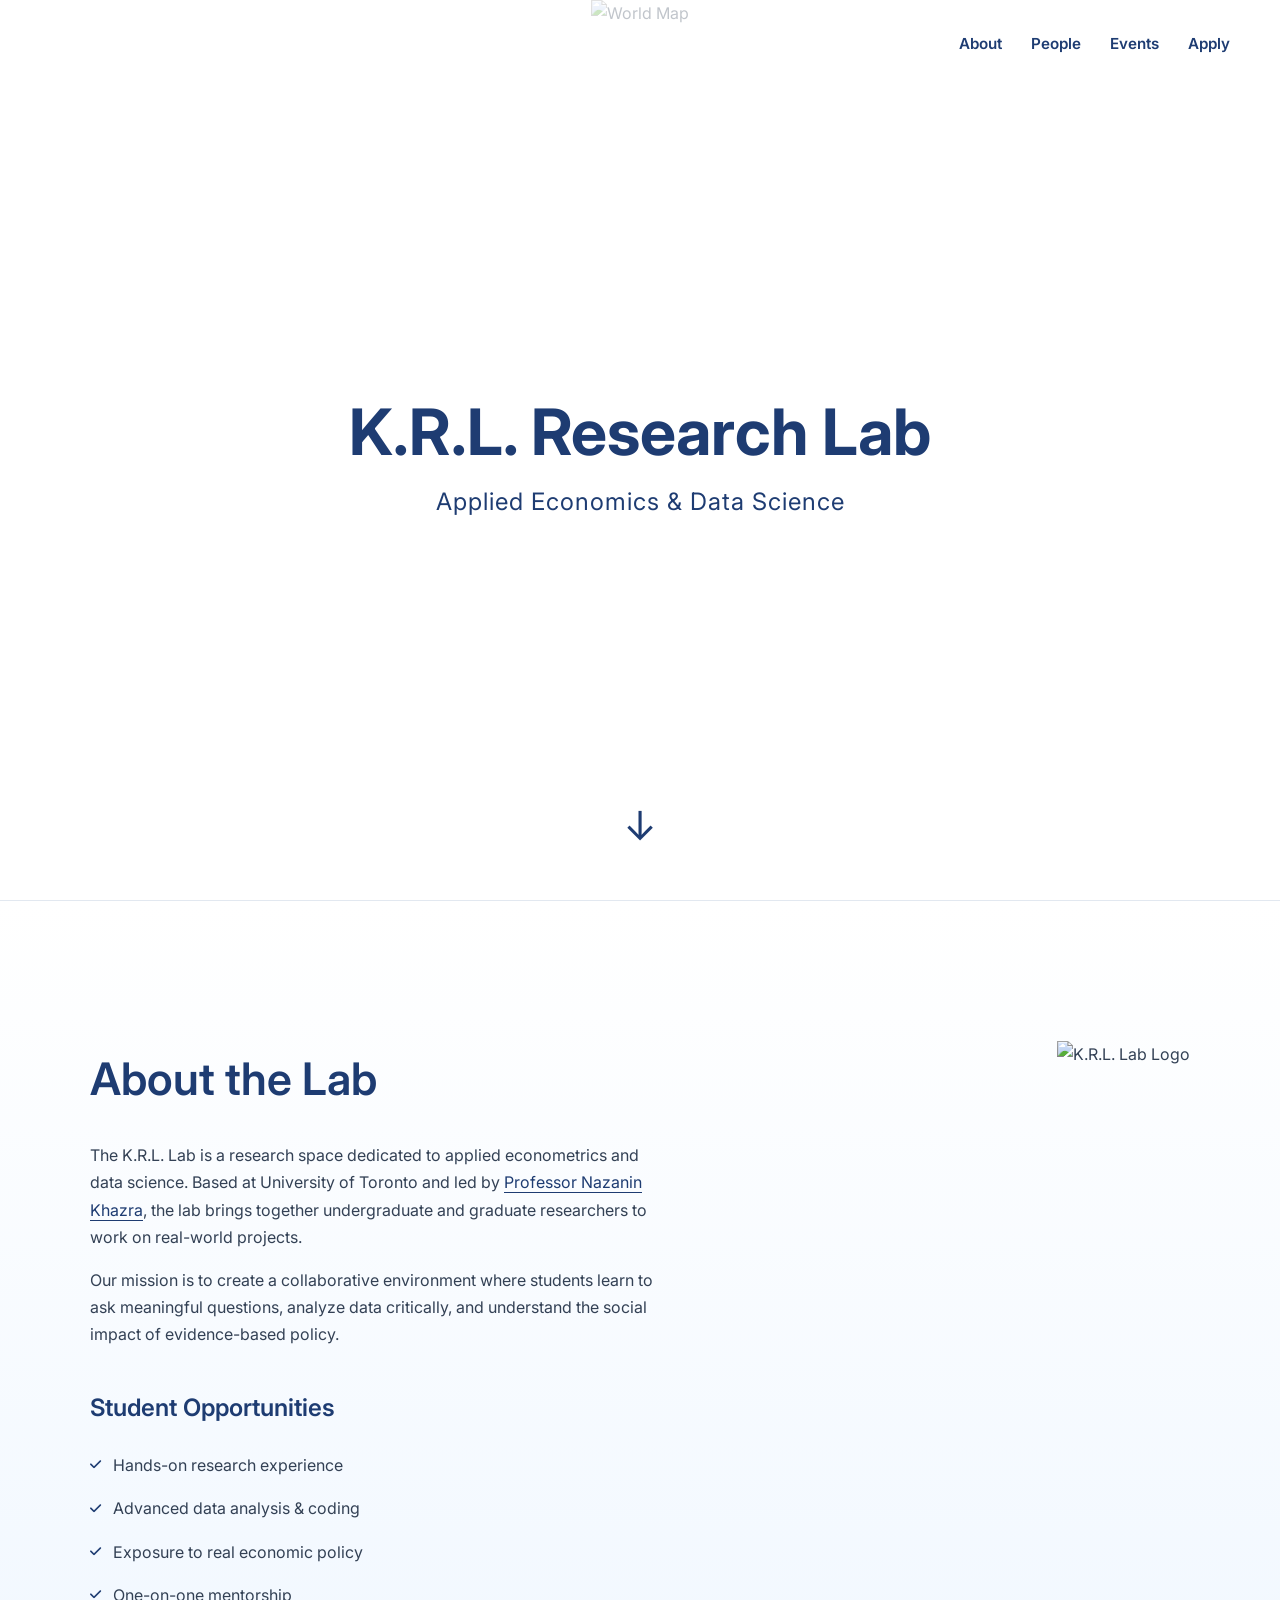
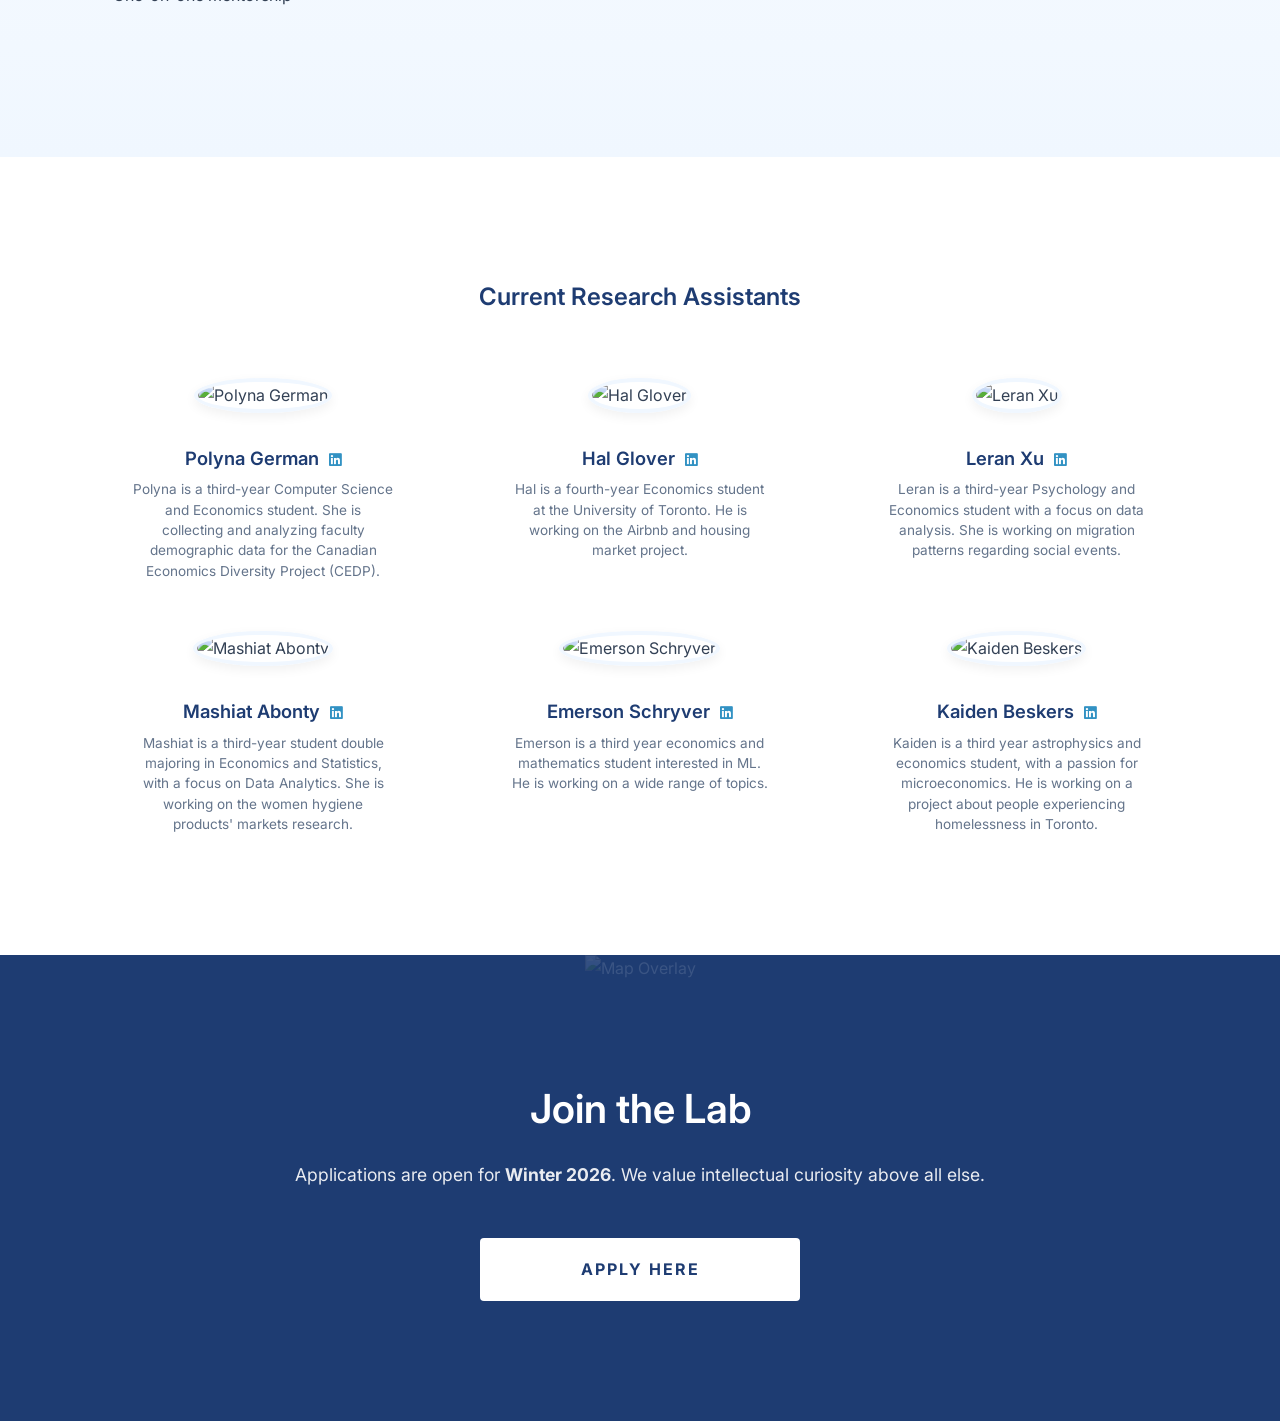
==== index.html @ 44020aed "Add files via upload" ====
<!DOCTYPE html>
<html lang="en">
<head>
    <meta charset="UTF-8">
    <meta name="viewport" content="width=device-width, initial-scale=1.0">
    <title>K.R.L. Research Lab</title>
    <link href="https://fonts.googleapis.com/css2?family=Inter:wght@400;500;600;700;800&display=swap" rel="stylesheet">
    <link rel="stylesheet" href="https://cdnjs.cloudflare.com/ajax/libs/font-awesome/6.0.0/css/all.min.css">
    <link rel="stylesheet" href="style.css">
</head>
<body>

<div id="hero">
<header id="navbar">
    <nav>
        <a href="index.html#about">About</a>
        <a href="index.html#people">People</a>
        <a href="events.html">Events</a> <a href="index.html#apply">Apply</a>
    </nav>
</header>
    </header>

    <div class="bg-map">
        <img src="images/world-map.svg" alt="World Map">
    </div>

    <div class="splash-text"></div>
    <div class="subtitle">Applied Economics & Data Science</div>

    <a href="#about" class="arrow-wrapper">
        <div class="arrow">&#x2193;</div>
    </a>
</div>

<main>
    <section id="about">
        <div class="about-grid">
            <div class="about-content">
                <h2>About the Lab</h2>
                <p>The K.R.L. Lab is a research space dedicated to applied econometrics and data science. Based at University of Toronto and led by <a href="https://www.nazaninkhazra.com/home" style="color: var(--primary-color); text-decoration: none; border-bottom: 1px solid;">Professor Nazanin Khazra</a>, the lab brings together undergraduate and graduate researchers to work on real-world projects.</p>

                     <p>Our mission is to create a collaborative environment where students learn to ask meaningful questions, analyze data critically, and understand the social impact of evidence-based policy.
                </p>

                <div class="opportunities-box">
                    <h3>Student Opportunities</h3>
                    <ul class="benefits-list">
                        <li><i class="fas fa-check"></i> Hands-on research experience</li>
                        <li><i class="fas fa-check"></i> Advanced data analysis & coding</li>
                        <li><i class="fas fa-check"></i> Exposure to real economic policy</li>
                        <li><i class="fas fa-check"></i> One-on-one mentorship</li>
                    </ul>
                </div>
            </div>

            <div class="about-logo-container">
                <img src="images/k.png" alt="K.R.L. Lab Logo">
            </div>
        </div>
    </section>

    <section id="people">
        <div class="section-container">
            <div class="people-header" style="text-align: center; margin-bottom: 60px;">
                <h2>Current Research Assistants</h2>
            </div>
            
            <div class="ra-container">
                <div class="ra-card">
                    <img src="images/pol.png" alt="Polyna German">
                    <div class="ra-info">
                        <h4>Polyna German <a href="https://can01.safelinks.protection.outlook.com/?url=http%3A%2F%2Flinkedin.com%2Fin%2Fpolynagerman&data=05%7C02%7Cpolyna.german%40mail.utoronto.ca%7C42cd2b2650f34a57d56908de46f45300%7C78aac2262f034b4d9037b46d56c55210%7C0%7C0%7C639026212335267659%7CUnknown%7CTWFpbGZsb3d8eyJFbXB0eU1hcGkiOnRydWUsIlYiOiIwLjAuMDAwMCIsIlAiOiJXaW4zMiIsIkFOIjoiTWFpbCIsIldUIjoyfQ%3D%3D%7C0%7C%7C%7C&sdata=MYfZp3ricjPujBdcMYjFjFpOHLX%2BIWHJlDWRGVW2ICk%3D&reserved=0" class="linkedin-link"><i class="fab fa-linkedin"></i></a></h4>
                        <p>Polyna is a third-year Computer Science and Economics student. She is collecting and analyzing faculty demographic data for the Canadian Economics Diversity Project (CEDP).</p>
                    </div>
                </div>
                <div class="ra-card">
                    <img src="images/hal.png" alt="Hal Glover">
                    <div class="ra-info">
                        <h4>Hal Glover <a href="https://www.linkedin.com/in/hglover/" class="linkedin-link"><i class="fab fa-linkedin"></i></a></h4>
                        <p>Hal is a fourth-year Economics student at the University of Toronto. He is working on the Airbnb and housing market project.</p>
                    </div>
                </div>
                <div class="ra-card">
                    <img src="images/leran.png" alt="Leran Xu">
                    <div class="ra-info">
                        <h4>Leran Xu <a href="https://www.linkedin.com/in/leran-xu-423467270/" class="linkedin-link"><i class="fab fa-linkedin"></i></a></h4>
                        <p>Leran is a third-year Psychology and Economics student with a focus on data analysis. She is working on migration patterns regarding social events.</p>
                    </div>
                </div>
                <div class="ra-card">
                    <img src="images/mashiat.png" alt="Mashiat Abonty">
                    <div class="ra-info">
                        <h4>Mashiat Abonty <a href="https://www.linkedin.com/in/muntaha-mashiat-abonty-2a7b58326/" class="linkedin-link"><i class="fab fa-linkedin"></i></a></h4>
                        <p>Mashiat is a third-year student double majoring in Economics and Statistics, with a focus on Data Analytics. She is working on the women hygiene products' markets research.</p>
                    </div>
                </div>
                <div class="ra-card">
                    <img src="images/emerson.png" alt="Emerson Schryver">
                    <div class="ra-info">
                        <h4>Emerson Schryver <a href="https://www.linkedin.com/in/eschry/" class="linkedin-link"><i class="fab fa-linkedin"></i></a></h4>
                        <p>Emerson is a third year economics and mathematics student interested in ML. He is working on a wide range of topics. </p>
                    </div>
                </div>
                <div class="ra-card">
                    <img src="images/kaiden.png" alt="Kaiden Beskers">
                    <div class="ra-info">
                        <h4>Kaiden Beskers <a href="https://www.linkedin.com/in/kaiden-beskers-b824482ab/" class="linkedin-link"><i class="fab fa-linkedin"></i></a></h4>
                        <p>Kaiden is a third year astrophysics and economics student, with a passion for microeconomics. He is working on a project about people experiencing homelessness in Toronto. </p>
                    </div>
                </div>
            </div>
        </div>
    </section>

    <section id="apply">
        <div class="apply-wrapper">
            <div class="apply-bg-map">
                <img src="images/world-map.svg" alt="Map Overlay">
            </div>
            <div class="apply-content">
                <h2 style="color: white; font-size: 2.5rem; margin-bottom: 15px;">Join the Lab</h2>
                <p style="font-size: 1.1rem; opacity: 0.9;">Applications are open for <strong>Winter 2026</strong>. We value intellectual curiosity above all else.</p>
                <a href="https://forms.office.com/pages/responsepage.aspx?id=JsKqeAMvTUuQN7RtVsVSEB2rn6VEknlDvD0Hax_IFBVUNlpHWFo4NUkxRU43UzNEOENRMDZMWVBMMy4u&route=shorturl" class="apply-button">Apply Here</a>
            </div>
        </div>
    </section>
</main>
<script src="script.js"></script>
</body>
</html>
---- style.css ----
:root {
            --primary-color: #1e3c72;
            --secondary-color: #1e3c72;
            --bg-tint: #f0f7ff; 
            --text-dark: #334155;
            --text-muted: #64748b;
            --transition: all 1s ease;
        }

        /* Unified Font */
        * {
            font-family: 'Inter', sans-serif;
        }

        body {
            margin: 0;
            scroll-behavior: smooth;
            line-height: 1.7;
            color: var(--text-dark);
            background-color: white;
        }

        h1, h2, h3, h4 {
            color: var(--primary-color);
            margin-top: 0;
            font-weight: 600;
        }

        /* --- Hero Section --- */
        #hero {
            position: relative;
            height: 100vh;
            display: flex;
            flex-direction: column;
            justify-content: center;
            align-items: center;
            text-align: center;
            overflow: hidden;
            background-color: white;
        }

        #navbar {
            position: absolute;
            top: 30px;
            right: 50px;
            z-index: 10;
        }

        #navbar a {
            margin-left: 25px;
            text-decoration: none;
            color: var(--primary-color);
            font-weight: 600;
            font-size: 0.95rem;
            transition: var(--transition);
        }

        #navbar a:hover { opacity: 0.6; }

        .splash-text {
            font-size: 4rem;
            color: var(--primary-color);
            font-weight: 700;
            z-index: 2;
        }

        .subtitle {
            font-size: 1.5rem;
            color: var(--secondary-color);
            z-index: 2;
            /* Brought closer to the main lab name */
            margin-top: -5px; 
            opacity: 0;
            transition: opacity 1.5s ease;
            letter-spacing: 1px;
        }

        .bg-map {
            position: absolute;
            top: 0;
            left: 0;
            width: 100%;
            height: 100%;
            opacity: 0;
            z-index: 1; 
            pointer-events: none;
            transition: opacity 2.5s ease;
        }

        .bg-map img {
            width: 100%;
            height: 100%;
            object-fit: cover;
        }

        .arrow-wrapper {
            position: absolute;
            bottom: 40px;
            left: 50%;
            transform: translateX(-50%);
            text-decoration: none;
            z-index: 5;
        }

        .arrow {
            font-size: 2.5rem;
            color: var(--primary-color);
            opacity: 0;
            transition: opacity 1s ease;
            animation: bounce 1.2s infinite alternate;
        }

        @keyframes bounce {
            0% { transform: translateY(0px); }
            100% { transform: translateY(12px); }
        }

        /* --- About Section --- */
        #about {
            padding: 140px 20px;
            background: linear-gradient(180deg, #ffffff 0%, var(--bg-tint) 100%);
            border-top: 1px solid #e2e8f0;
        }

        .about-grid {
            display: grid;
            grid-template-columns: 1.1fr 0.9fr; 
            gap: 60px;
            align-items: start; /* Top alignment for logo */
            max-width: 1100px;
            margin: 0 auto;
        }

        .about-content h2 {
            font-size: 2.8rem;
            margin-bottom: 25px;
            text-align: left;
        }

        .mission-text {
            border-left: 3px solid var(--primary-color);
            padding-left: 20px;
            margin: 30px 0;
            font-style: italic;
            color: var(--secondary-color);
            font-size: 1.15rem;
        }

        .opportunities-box h3 {
            font-size: 1.5rem;
            margin-top: 40px;
            margin-bottom: 15px;
        }

        .benefits-list {
            list-style: none;
            padding: 0;
            margin: 0;
        }

        .benefits-list li {
            padding: 8px 0;
            font-size: 1rem;
            display: flex;
            align-items: center;
        }

        .benefits-list li i {
            color: var(--primary-color);
            margin-right: 12px;
            font-size: 0.8rem;
        }

        .about-logo-container {
            display: flex;
            justify-content: flex-end;
        }

        .about-logo-container img {
            max-width: 100%;
            height: auto;
            mix-blend-mode: multiply;
        }

        /* --- People Section (Fixed 3-Column) --- */
        #people {
            padding: 120px 20px;
            background-color: white;
        }

        .ra-container { 
            display: grid; 
            grid-template-columns: repeat(3, 1fr) !important; 
            gap: 50px 30px; 
            max-width: 1100px;
            margin: 0 auto;
        }

        .ra-card { text-align: center; }

        .ra-card img { 
            width: 120px; 
            height: 120px; 
            border-radius: 50%; 
            object-fit: cover; 
            margin-bottom: 20px;
            border: 4px solid var(--bg-tint);
            box-shadow: 0 4px 12px rgba(0,0,0,0.06);
        }

        .ra-info h4 { margin: 10px 0 5px 0; font-size: 1.15rem; }
        .ra-info p { 
            font-size: 0.85rem; 
            color: var(--text-muted); 
            line-height: 1.5;
            max-width: 260px;
            margin: 0 auto;
        }

        .linkedin-link { color: #0077b5; font-size: 0.9rem; margin-left: 5px; opacity: 0.8; }

        /* --- Apply Section --- */
        #apply { padding: 0; }
        .apply-wrapper {
            position: relative;
            background-color: var(--primary-color);
            color: white;
            padding: 120px 20px;
            text-align: center;
            overflow: hidden;
        }

        .apply-bg-map { position: absolute; top: 0; left: 0; width: 100%; height: 100%; opacity: 0.12; z-index: 1; pointer-events: none; }
        .apply-bg-map img { width: 100%; height: 100%; object-fit: cover; }
        .apply-content { position: relative; z-index: 2; max-width: 800px; margin: 0 auto; }
        
        .apply-button { 
            display: inline-block; 
            width: 100%; 
            max-width: 320px; 
            padding: 18px 0; 
            background: white; 
            color: var(--primary-color); 
            text-decoration: none; 
            border-radius: 4px; 
            font-weight: bold; 
            margin-top: 30px; 
            transition: var(--transition); 
            text-transform: uppercase;
            letter-spacing: 2px;
        }

        @media (max-width: 900px) {
            .about-grid { grid-template-columns: 1fr; text-align: center; align-items: center; }
            .about-logo-container { justify-content: center; }
            .ra-container { grid-template-columns: repeat(2, 1fr) !important; }
        }

        @media (max-width: 600px) {
            .splash-text { font-size: 2.5rem; }
            .ra-container { grid-template-columns: 1fr !important; }
        }
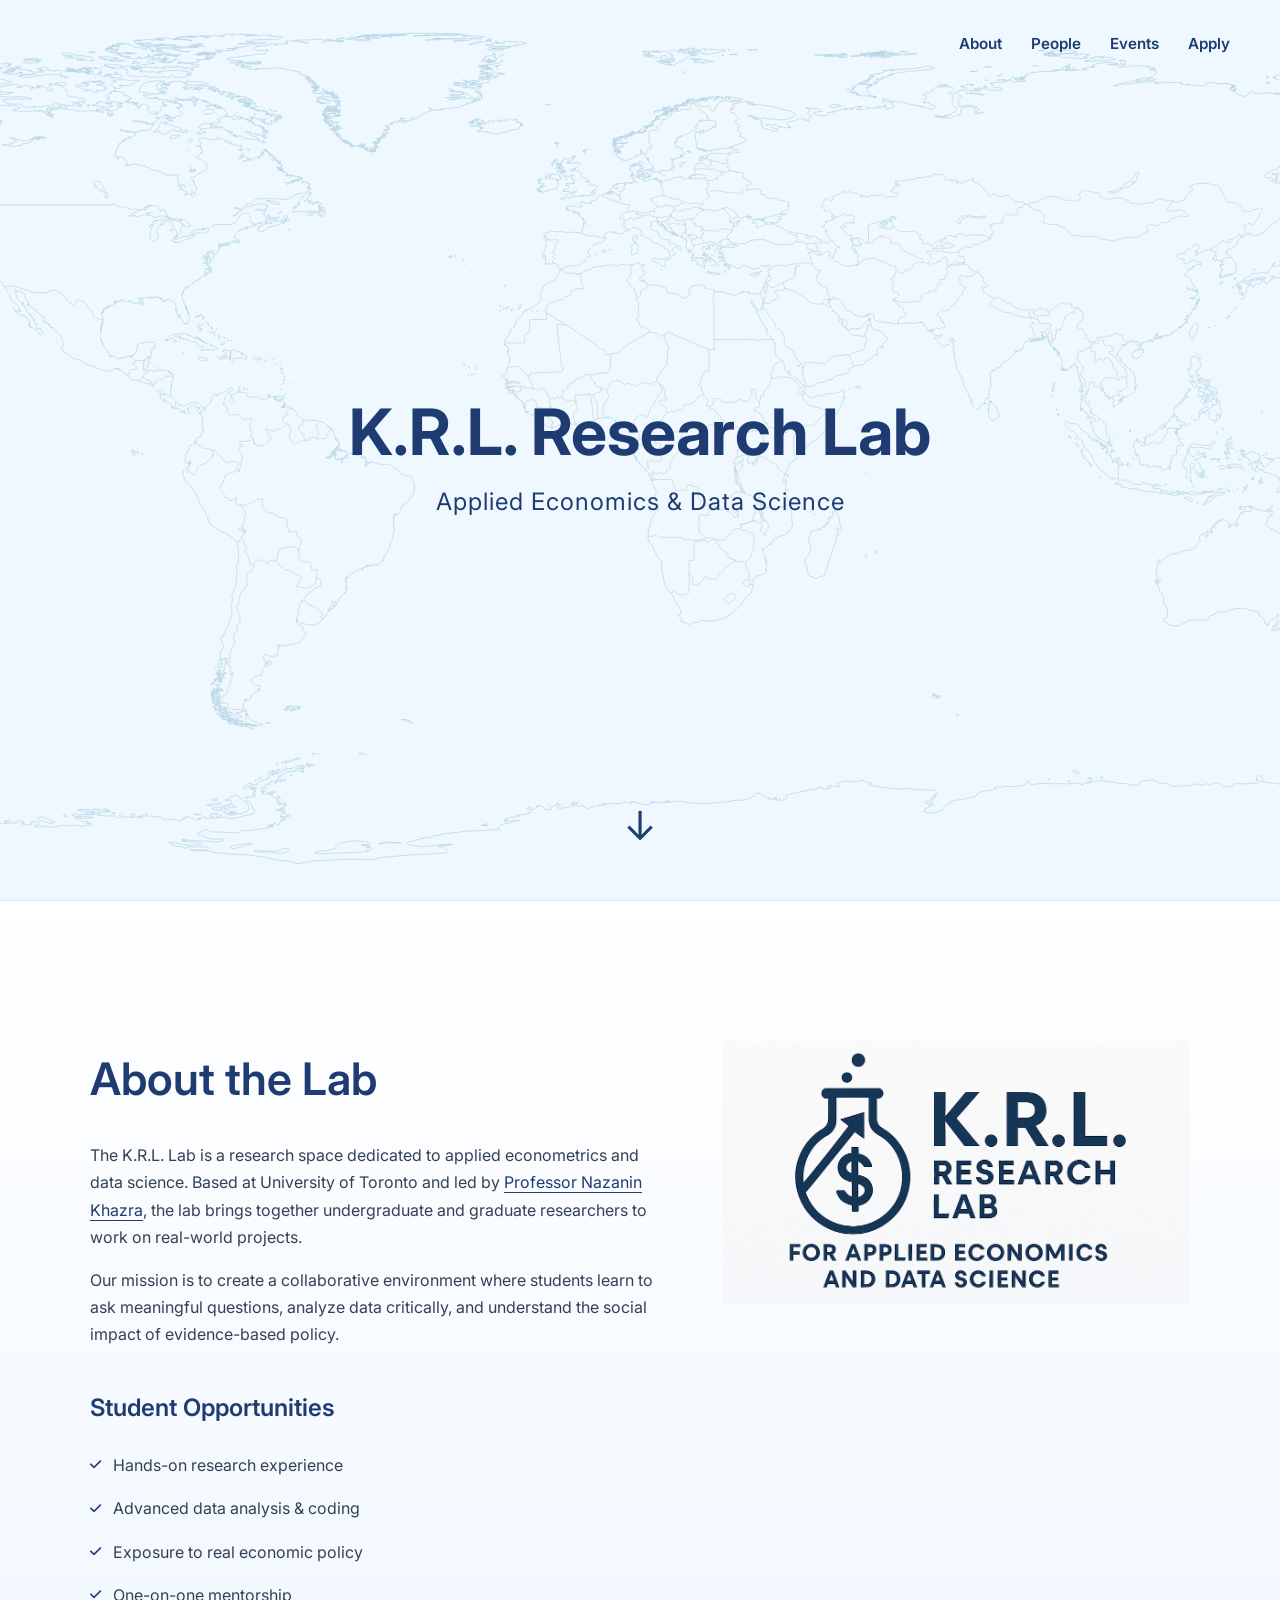
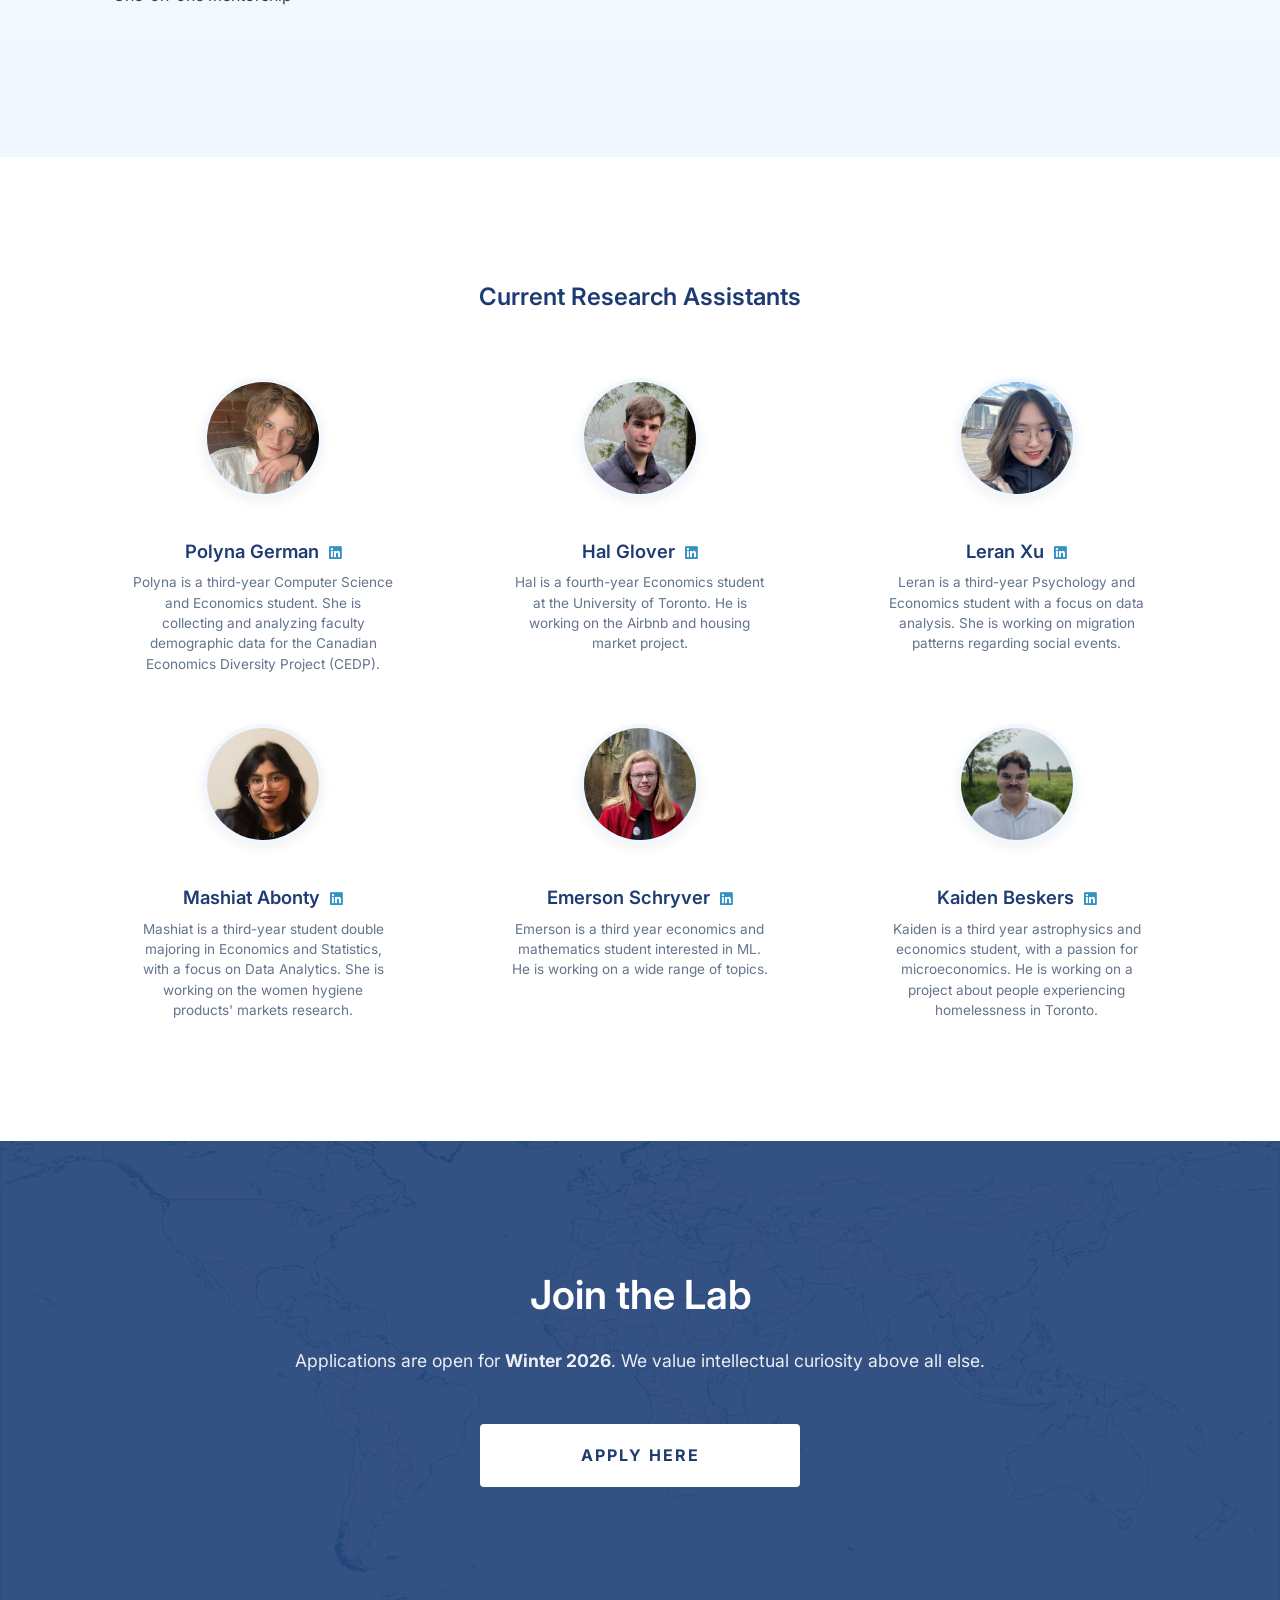
==== commit 94f6da44: "Update index.html" ====
--- a/index.html
+++ b/index.html
@@ -3,6 +3,7 @@
 <head>
     <meta charset="UTF-8">
     <meta name="viewport" content="width=device-width, initial-scale=1.0">
+    <meta name="description" content="K.R.L. Research Lab - Applied Economics and Data Science at the University of Toronto, led by Professor Nazanin Khazra.">
     <title>K.R.L. Research Lab</title>
     <link href="https://fonts.googleapis.com/css2?family=Inter:wght@400;500;600;700;800&display=swap" rel="stylesheet">
     <link rel="stylesheet" href="https://cdnjs.cloudflare.com/ajax/libs/font-awesome/6.0.0/css/all.min.css">
--- a/style.css
+++ b/style.css
@@ -1,262 +1,275 @@
-        :root {
-            --primary-color: #1e3c72;
-            --secondary-color: #1e3c72;
-            --bg-tint: #f0f7ff; 
-            --text-dark: #334155;
-            --text-muted: #64748b;
-            --transition: all 1s ease;
-        }
-
-        /* Unified Font */
-        * {
-            font-family: 'Inter', sans-serif;
-        }
-
-        body {
-            margin: 0;
-            scroll-behavior: smooth;
-            line-height: 1.7;
-            color: var(--text-dark);
-            background-color: white;
-        }
-
-        h1, h2, h3, h4 {
-            color: var(--primary-color);
-            margin-top: 0;
-            font-weight: 600;
-        }
-
-        /* --- Hero Section --- */
-        #hero {
-            position: relative;
-            height: 100vh;
-            display: flex;
-            flex-direction: column;
-            justify-content: center;
-            align-items: center;
-            text-align: center;
-            overflow: hidden;
-            background-color: white;
-        }
-
-        #navbar {
-            position: absolute;
-            top: 30px;
-            right: 50px;
-            z-index: 10;
-        }
-
-        #navbar a {
-            margin-left: 25px;
-            text-decoration: none;
-            color: var(--primary-color);
-            font-weight: 600;
-            font-size: 0.95rem;
-            transition: var(--transition);
-        }
-
-        #navbar a:hover { opacity: 0.6; }
-
-        .splash-text {
-            font-size: 4rem;
-            color: var(--primary-color);
-            font-weight: 700;
-            z-index: 2;
-        }
-
-        .subtitle {
-            font-size: 1.5rem;
-            color: var(--secondary-color);
-            z-index: 2;
-            /* Brought closer to the main lab name */
-            margin-top: -5px; 
-            opacity: 0;
-            transition: opacity 1.5s ease;
-            letter-spacing: 1px;
-        }
-
-        .bg-map {
-            position: absolute;
-            top: 0;
-            left: 0;
-            width: 100%;
-            height: 100%;
-            opacity: 0;
-            z-index: 1; 
-            pointer-events: none;
-            transition: opacity 2.5s ease;
-        }
-
-        .bg-map img {
-            width: 100%;
-            height: 100%;
-            object-fit: cover;
-        }
-
-        .arrow-wrapper {
-            position: absolute;
-            bottom: 40px;
-            left: 50%;
-            transform: translateX(-50%);
-            text-decoration: none;
-            z-index: 5;
-        }
-
-        .arrow {
-            font-size: 2.5rem;
-            color: var(--primary-color);
-            opacity: 0;
-            transition: opacity 1s ease;
-            animation: bounce 1.2s infinite alternate;
-        }
-
-        @keyframes bounce {
-            0% { transform: translateY(0px); }
-            100% { transform: translateY(12px); }
-        }
-
-        /* --- About Section --- */
-        #about {
-            padding: 140px 20px;
-            background: linear-gradient(180deg, #ffffff 0%, var(--bg-tint) 100%);
-            border-top: 1px solid #e2e8f0;
-        }
-
-        .about-grid {
-            display: grid;
-            grid-template-columns: 1.1fr 0.9fr; 
-            gap: 60px;
-            align-items: start; /* Top alignment for logo */
-            max-width: 1100px;
-            margin: 0 auto;
-        }
-
-        .about-content h2 {
-            font-size: 2.8rem;
-            margin-bottom: 25px;
-            text-align: left;
-        }
-
-        .mission-text {
-            border-left: 3px solid var(--primary-color);
-            padding-left: 20px;
-            margin: 30px 0;
-            font-style: italic;
-            color: var(--secondary-color);
-            font-size: 1.15rem;
-        }
-
-        .opportunities-box h3 {
-            font-size: 1.5rem;
-            margin-top: 40px;
-            margin-bottom: 15px;
-        }
-
-        .benefits-list {
-            list-style: none;
-            padding: 0;
-            margin: 0;
-        }
-
-        .benefits-list li {
-            padding: 8px 0;
-            font-size: 1rem;
-            display: flex;
-            align-items: center;
-        }
-
-        .benefits-list li i {
-            color: var(--primary-color);
-            margin-right: 12px;
-            font-size: 0.8rem;
-        }
-
-        .about-logo-container {
-            display: flex;
-            justify-content: flex-end;
-        }
-
-        .about-logo-container img {
-            max-width: 100%;
-            height: auto;
-            mix-blend-mode: multiply;
-        }
-
-        /* --- People Section (Fixed 3-Column) --- */
-        #people {
-            padding: 120px 20px;
-            background-color: white;
-        }
-
-        .ra-container { 
-            display: grid; 
-            grid-template-columns: repeat(3, 1fr) !important; 
-            gap: 50px 30px; 
-            max-width: 1100px;
-            margin: 0 auto;
-        }
-
-        .ra-card { text-align: center; }
-
-        .ra-card img { 
-            width: 120px; 
-            height: 120px; 
-            border-radius: 50%; 
-            object-fit: cover; 
-            margin-bottom: 20px;
-            border: 4px solid var(--bg-tint);
-            box-shadow: 0 4px 12px rgba(0,0,0,0.06);
-        }
-
-        .ra-info h4 { margin: 10px 0 5px 0; font-size: 1.15rem; }
-        .ra-info p { 
-            font-size: 0.85rem; 
-            color: var(--text-muted); 
-            line-height: 1.5;
-            max-width: 260px;
-            margin: 0 auto;
-        }
-
-        .linkedin-link { color: #0077b5; font-size: 0.9rem; margin-left: 5px; opacity: 0.8; }
-
-        /* --- Apply Section --- */
-        #apply { padding: 0; }
-        .apply-wrapper {
-            position: relative;
-            background-color: var(--primary-color);
-            color: white;
-            padding: 120px 20px;
-            text-align: center;
-            overflow: hidden;
-        }
-
-        .apply-bg-map { position: absolute; top: 0; left: 0; width: 100%; height: 100%; opacity: 0.12; z-index: 1; pointer-events: none; }
-        .apply-bg-map img { width: 100%; height: 100%; object-fit: cover; }
-        .apply-content { position: relative; z-index: 2; max-width: 800px; margin: 0 auto; }
-        
-        .apply-button { 
-            display: inline-block; 
-            width: 100%; 
-            max-width: 320px; 
-            padding: 18px 0; 
-            background: white; 
-            color: var(--primary-color); 
-            text-decoration: none; 
-            border-radius: 4px; 
-            font-weight: bold; 
-            margin-top: 30px; 
-            transition: var(--transition); 
-            text-transform: uppercase;
-            letter-spacing: 2px;
-        }
-
-        @media (max-width: 900px) {
-            .about-grid { grid-template-columns: 1fr; text-align: center; align-items: center; }
-            .about-logo-container { justify-content: center; }
-            .ra-container { grid-template-columns: repeat(2, 1fr) !important; }
-        }
-
-        @media (max-width: 600px) {
-            .splash-text { font-size: 2.5rem; }
-            .ra-container { grid-template-columns: 1fr !important; }
-        }+:root {
+    --primary-color: #1e3c72;
+    --secondary-color: #1e3c72;
+    --bg-tint: #f0f7ff; 
+    --text-dark: #334155;
+    --text-muted: #64748b;
+    /* Reduced transition time and restricted to specific properties to fix mobile lag */
+    --transition: opacity 0.3s ease, background-color 0.3s ease, color 0.3s ease;
+}
+
+/* Unified Font */
+* {
+    font-family: 'Inter', sans-serif;
+    box-sizing: border-box;
+}
+
+body {
+    margin: 0;
+    scroll-behavior: smooth;
+    line-height: 1.7;
+    color: var(--text-dark);
+    background-color: white;
+    -webkit-tap-highlight-color: transparent; /* Removes the grey box on tap in iOS */
+}
+
+h1, h2, h3, h4 {
+    color: var(--primary-color);
+    margin-top: 0;
+    font-weight: 600;
+}
+
+/* --- Hero Section --- */
+#hero {
+    position: relative;
+    height: 100vh;
+    display: flex;
+    flex-direction: column;
+    justify-content: center;
+    align-items: center;
+    text-align: center;
+    overflow: hidden;
+    background-color: white;
+}
+
+#navbar {
+    position: absolute;
+    top: 30px;
+    right: 50px;
+    z-index: 10;
+}
+
+#navbar a {
+    margin-left: 25px;
+    text-decoration: none;
+    color: var(--primary-color);
+    font-weight: 600;
+    font-size: 0.95rem;
+    transition: var(--transition);
+}
+
+/* Fix: Only apply hover if the device actually supports hovering */
+@media (hover: hover) {
+    #navbar a:hover { 
+        opacity: 0.6; 
+    }
+    .apply-button:hover {
+        background-color: #f8fafc;
+        transform: translateY(-2px);
+    }
+}
+
+.splash-text {
+    font-size: 4rem;
+    color: var(--primary-color);
+    font-weight: 700;
+    z-index: 2;
+}
+
+.subtitle {
+    font-size: 1.5rem;
+    color: var(--secondary-color);
+    z-index: 2;
+    margin-top: -5px; 
+    opacity: 0;
+    transition: opacity 1.5s ease;
+    letter-spacing: 1px;
+}
+
+.bg-map {
+    position: absolute;
+    top: 0;
+    left: 0;
+    width: 100%;
+    height: 100%;
+    opacity: 0;
+    z-index: 1; 
+    pointer-events: none;
+    transition: opacity 2.5s ease;
+}
+
+.bg-map img {
+    width: 100%;
+    height: 100%;
+    object-fit: cover;
+}
+
+.arrow-wrapper {
+    position: absolute;
+    bottom: 40px;
+    left: 50%;
+    transform: translateX(-50%);
+    text-decoration: none;
+    z-index: 5;
+}
+
+.arrow {
+    font-size: 2.5rem;
+    color: var(--primary-color);
+    opacity: 0;
+    transition: opacity 1s ease;
+    animation: bounce 1.2s infinite alternate;
+}
+
+@keyframes bounce {
+    0% { transform: translateY(0px); }
+    100% { transform: translateY(12px); }
+}
+
+/* --- About Section --- */
+#about {
+    padding: 140px 20px;
+    background: linear-gradient(180deg, #ffffff 0%, var(--bg-tint) 100%);
+    border-top: 1px solid #e2e8f0;
+}
+
+.about-grid {
+    display: grid;
+    grid-template-columns: 1.1fr 0.9fr; 
+    gap: 60px;
+    align-items: start; 
+    max-width: 1100px;
+    margin: 0 auto;
+}
+
+.about-content h2 {
+    font-size: 2.8rem;
+    margin-bottom: 25px;
+    text-align: left;
+}
+
+.opportunities-box h3 {
+    font-size: 1.5rem;
+    margin-top: 40px;
+    margin-bottom: 15px;
+}
+
+.benefits-list {
+    list-style: none;
+    padding: 0;
+    margin: 0;
+}
+
+.benefits-list li {
+    padding: 8px 0;
+    font-size: 1rem;
+    display: flex;
+    align-items: center;
+}
+
+.benefits-list li i {
+    color: var(--primary-color);
+    margin-right: 12px;
+    font-size: 0.8rem;
+}
+
+.about-logo-container {
+    display: flex;
+    justify-content: flex-end;
+}
+
+.about-logo-container img {
+    max-width: 100%;
+    height: auto;
+    mix-blend-mode: multiply;
+}
+
+/* --- People Section --- */
+#people {
+    padding: 120px 20px;
+    background-color: white;
+}
+
+.ra-container { 
+    display: grid; 
+    grid-template-columns: repeat(3, 1fr); 
+    gap: 50px 30px; 
+    max-width: 1100px;
+    margin: 0 auto;
+}
+
+.ra-card { text-align: center; }
+
+.ra-card img { 
+    width: 120px; 
+    height: 120px; 
+    border-radius: 50%; 
+    object-fit: cover; 
+    margin-bottom: 20px;
+    border: 4px solid var(--bg-tint);
+    box-shadow: 0 4px 12px rgba(0,0,0,0.06);
+}
+
+.ra-info h4 { margin: 10px 0 5px 0; font-size: 1.15rem; }
+.ra-info p { 
+    font-size: 0.85rem; 
+    color: var(--text-muted); 
+    line-height: 1.5;
+    max-width: 260px;
+    margin: 0 auto;
+}
+
+.linkedin-link { color: #0077b5; font-size: 0.9rem; margin-left: 5px; opacity: 0.8; }
+
+/* --- Apply Section --- */
+#apply { padding: 0; }
+.apply-wrapper {
+    position: relative;
+    background-color: var(--primary-color);
+    color: white;
+    padding: 120px 20px;
+    text-align: center;
+    overflow: hidden;
+}
+
+.apply-bg-map { position: absolute; top: 0; left: 0; width: 100%; height: 100%; opacity: 0.12; z-index: 1; pointer-events: none; }
+.apply-bg-map img { width: 100%; height: 100%; object-fit: cover; }
+.apply-content { position: relative; z-index: 2; max-width: 800px; margin: 0 auto; }
+
+.apply-button { 
+    display: inline-block; 
+    width: 100%; 
+    max-width: 320px; 
+    padding: 18px 0; 
+    background: white; 
+    color: var(--primary-color); 
+    text-decoration: none; 
+    border-radius: 4px; 
+    font-weight: bold; 
+    margin-top: 30px; 
+    /* Simplified transition to prevent double-click issue */
+    transition: transform 0.2s ease, background-color 0.2s ease;
+    text-transform: uppercase;
+    letter-spacing: 2px;
+}
+
+/* Mobile tap feedback */
+.apply-button:active {
+    transform: scale(0.96);
+    background-color: #e2e8f0;
+}
+
+/* --- Responsive Layouts --- */
+@media (max-width: 900px) {
+    #navbar { right: 20px; top: 20px; }
+    .about-grid { grid-template-columns: 1fr; text-align: center; align-items: center; }
+    .about-content h2 { text-align: center; }
+    .about-logo-container { justify-content: center; }
+    .ra-container { grid-template-columns: repeat(2, 1fr); }
+}
+
+@media (max-width: 600px) {
+    .splash-text { font-size: 2.5rem; }
+    #navbar a { margin-left: 15px; font-size: 0.85rem; }
+    .ra-container { grid-template-columns: 1fr; }
+}
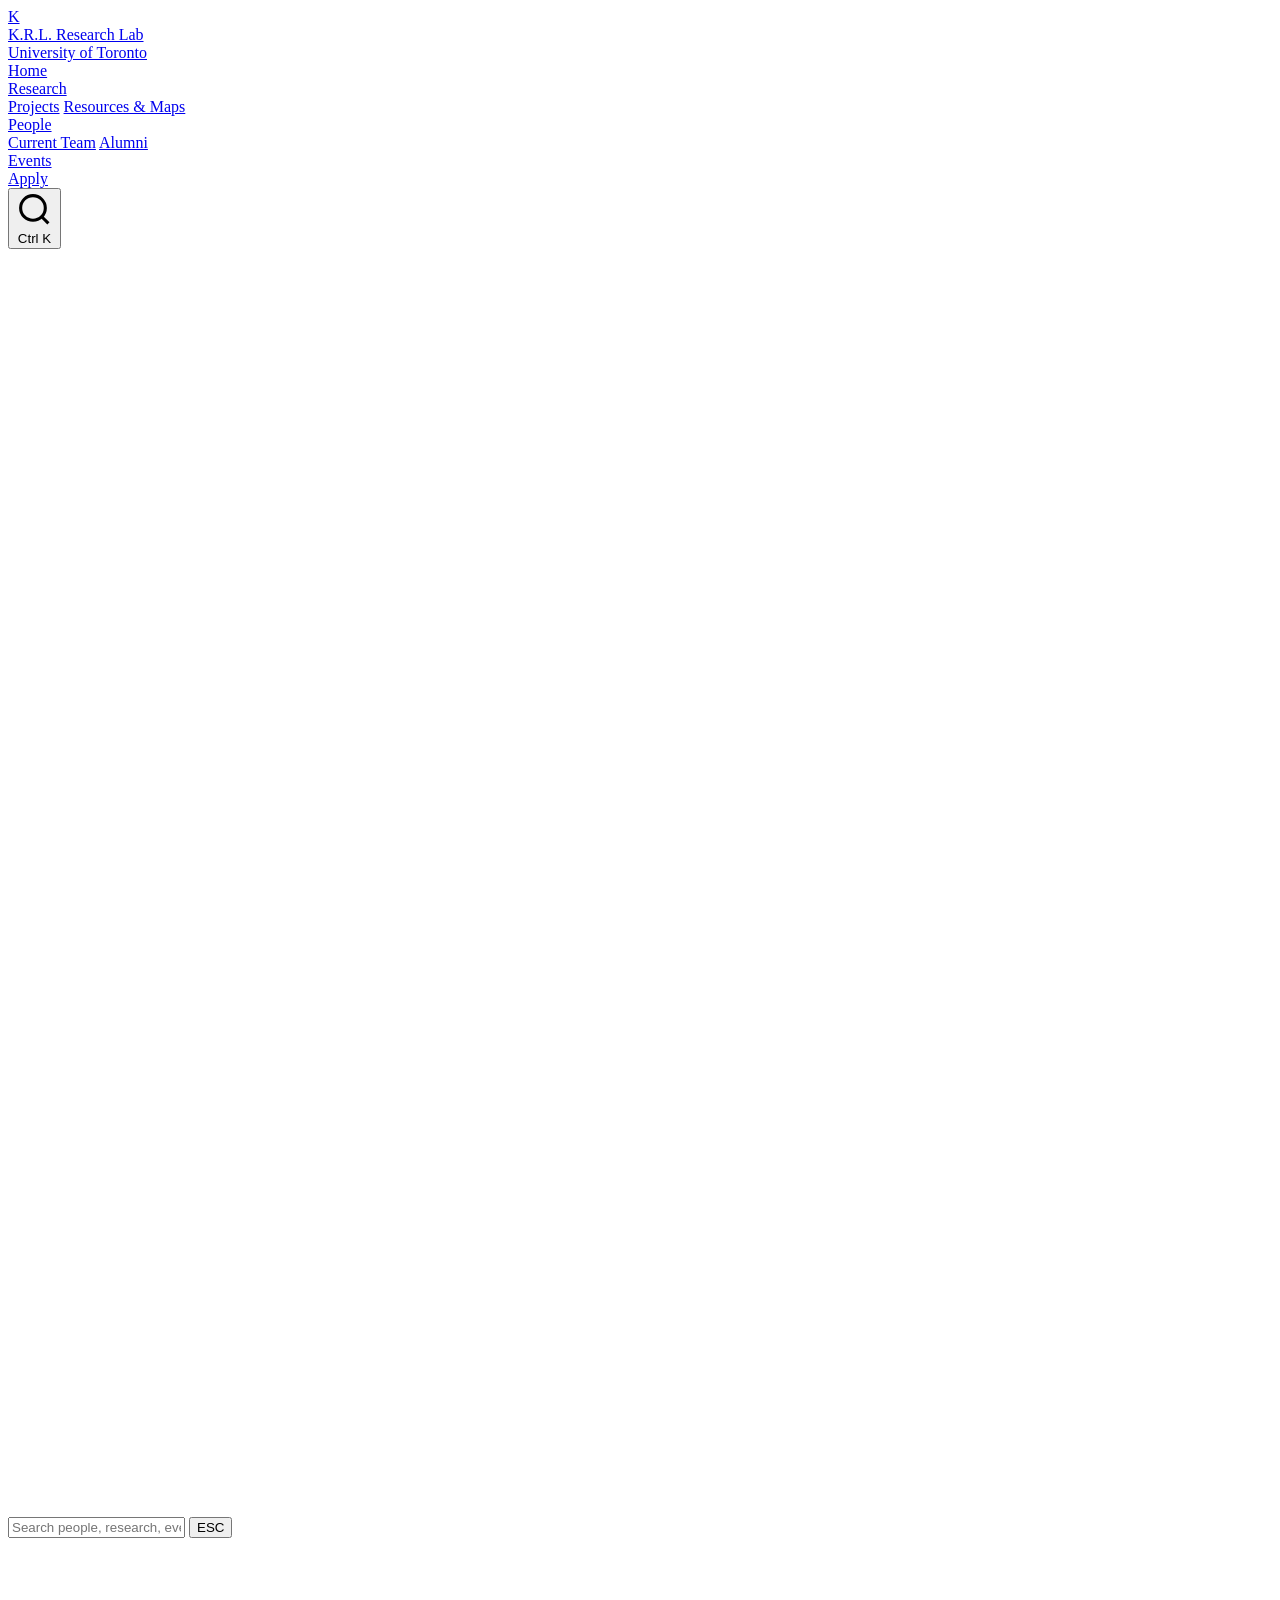
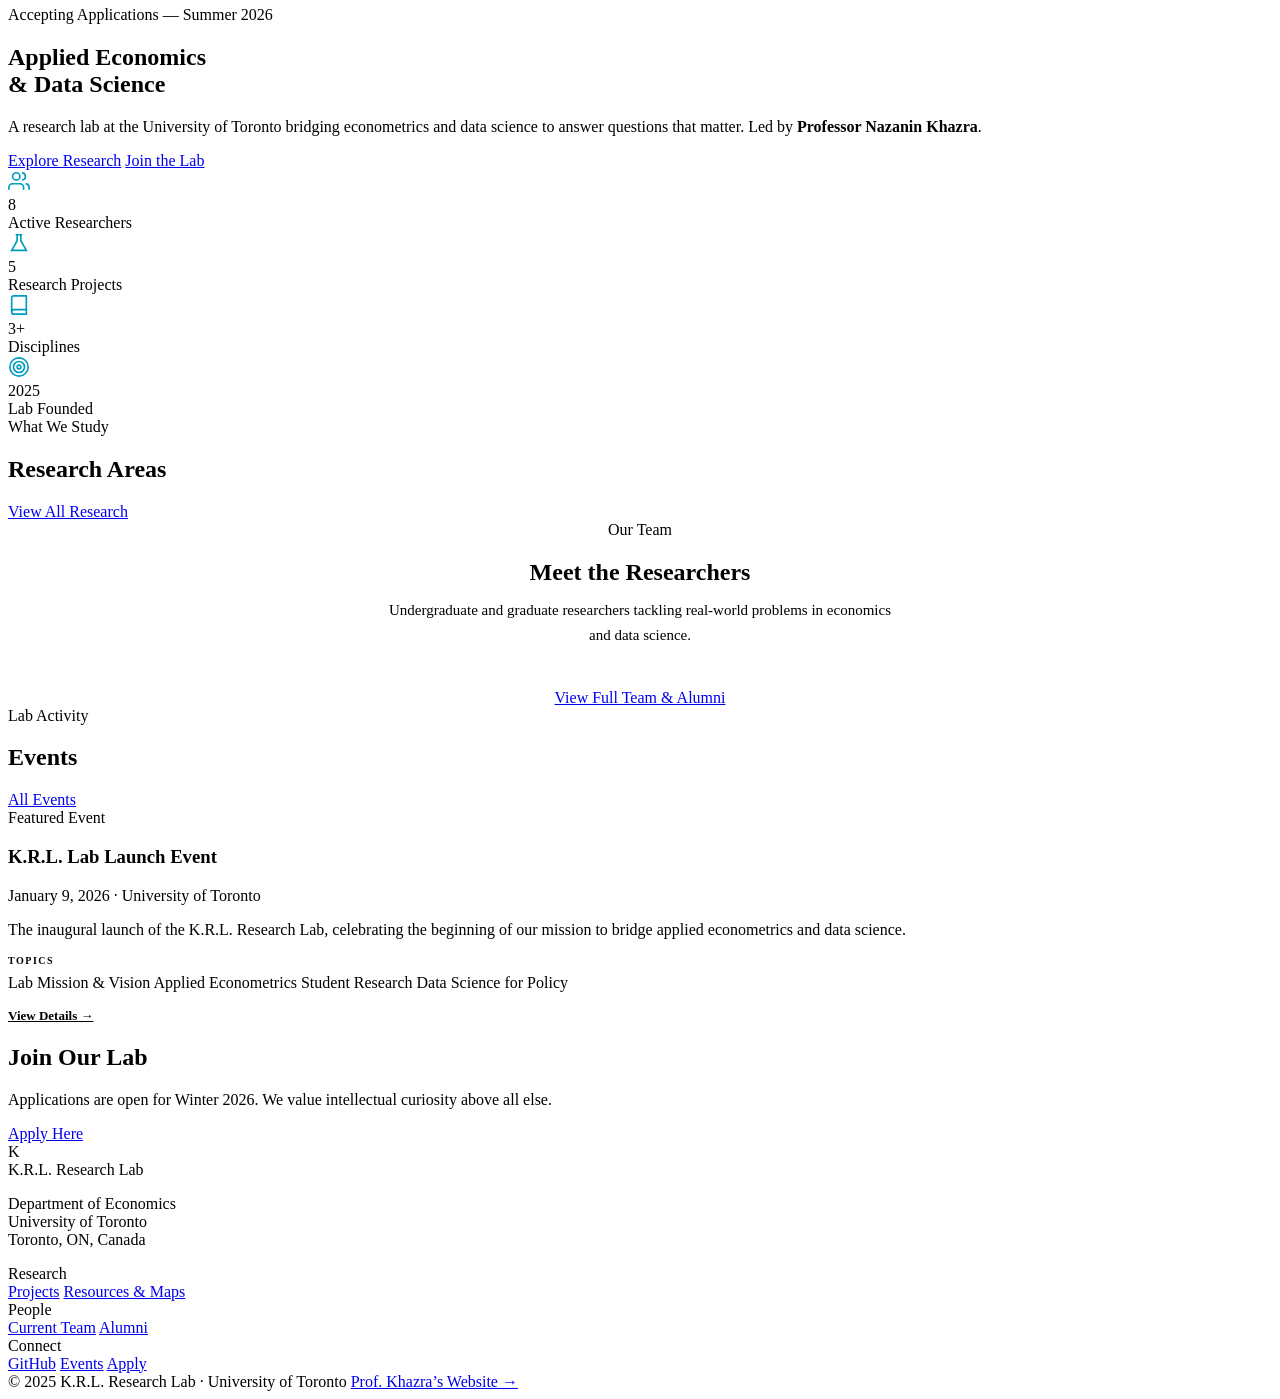
==== commit c7e37b6d: "Add files via upload" ====
--- a/index.html
+++ b/index.html
@@ -1,131 +1,174 @@
 <!DOCTYPE html>
 <html lang="en">
 <head>
-    <meta charset="UTF-8">
-    <meta name="viewport" content="width=device-width, initial-scale=1.0">
-    <meta name="description" content="K.R.L. Research Lab - Applied Economics and Data Science at the University of Toronto, led by Professor Nazanin Khazra.">
-    <title>K.R.L. Research Lab</title>
-    <link href="https://fonts.googleapis.com/css2?family=Inter:wght@400;500;600;700;800&display=swap" rel="stylesheet">
-    <link rel="stylesheet" href="https://cdnjs.cloudflare.com/ajax/libs/font-awesome/6.0.0/css/all.min.css">
-    <link rel="stylesheet" href="style.css">
+<meta charset="UTF-8">
+<meta name="viewport" content="width=device-width, initial-scale=1.0">
+<meta name="description" content="K.R.L. Research Lab — Applied Economics & Data Science at the University of Toronto, led by Professor Nazanin Khazra.">
+<meta name="keywords" content="KRL Lab, University of Toronto, economics, data science, econometrics, research lab, Nazanin Khazra">
+<title>Home — K.R.L. Research Lab</title>
+<link rel="preconnect" href="https://fonts.googleapis.com">
+<link rel="preconnect" href="https://fonts.gstatic.com" crossorigin>
+<link href="https://fonts.googleapis.com/css2?family=DM+Sans:wght@300;400;500;600;700&family=Libre+Baskerville:wght@400;700&family=JetBrains+Mono:wght@400;500&display=swap" rel="stylesheet">
+<link rel="stylesheet" href="https://cdnjs.cloudflare.com/ajax/libs/font-awesome/6.0.0/css/all.min.css">
+<link rel="stylesheet" href="style.css">
 </head>
 <body>
+<nav class="site-nav" id="siteNav">
+  <div class="nav-inner">
+    <a class="nav-logo" href="index.html">
+      <div class="nav-logo-icon">K</div>
+      <div class="nav-logo-text">
+        <div class="nav-logo-name">K.R.L. Research Lab</div>
+        <div class="nav-logo-sub">University of Toronto</div>
+      </div>
+    </a>
+    <div class="nav-links">
+      <div class="nav-item"><a href="index.html" class="active">Home</a></div>
+      <div class="nav-item">
+        <a href="research.html">Research</a>
+        <div class="nav-dropdown">
+          <a href="research.html">Projects</a>
+          <a href="resources.html">Resources &amp; Maps</a>
+        </div>
+      </div>
+      <div class="nav-item">
+        <a href="people.html">People</a>
+        <div class="nav-dropdown">
+          <a href="people.html">Current Team</a>
+          <a href="alumni.html">Alumni</a>
+        </div>
+      </div>
+      <div class="nav-item"><a href="events.html">Events</a></div>
+      <div class="nav-item"><a href="apply.html">Apply</a></div>
+      <button class="nav-search-btn" onclick="openSearch()">
+        <svg viewBox="0 0 24 24" fill="none" stroke="currentColor" stroke-width="2"><circle cx="11" cy="11" r="8"/><path d="m21 21-4.3-4.3"/></svg>
+        Ctrl K
+      </button>
+    </div>
+  </div>
+</nav>
 
-<div id="hero">
-<header id="navbar">
-    <nav>
-        <a href="index.html#about">About</a>
-        <a href="index.html#people">People</a>
-        <a href="events.html">Events</a> <a href="index.html#apply">Apply</a>
-    </nav>
-</header>
-    </header>
-
-    <div class="bg-map">
-        <img src="images/world-map.svg" alt="World Map">
+<div class="search-overlay" id="searchOverlay" onclick="closeSearch()">
+  <div class="search-box" onclick="event.stopPropagation()">
+    <div class="search-inner">
+      <div class="search-input-row">
+        <svg viewBox="0 0 24 24" fill="none" stroke-width="2" stroke-linecap="round"><circle cx="11" cy="11" r="8"/><path d="m21 21-4.3-4.3"/></svg>
+        <input type="text" id="searchInput" placeholder="Search people, research, events…" oninput="doSearch()">
+        <button class="search-esc" onclick="closeSearch()">ESC</button>
+      </div>
+      <div id="searchResults"></div>
     </div>
-
-    <div class="splash-text"></div>
-    <div class="subtitle">Applied Economics & Data Science</div>
-
-    <a href="#about" class="arrow-wrapper">
-        <div class="arrow">&#x2193;</div>
-    </a>
+  </div>
 </div>
 
-<main>
-    <section id="about">
-        <div class="about-grid">
-            <div class="about-content">
-                <h2>About the Lab</h2>
-                <p>The K.R.L. Lab is a research space dedicated to applied econometrics and data science. Based at University of Toronto and led by <a href="https://www.nazaninkhazra.com/home" style="color: var(--primary-color); text-decoration: none; border-bottom: 1px solid;">Professor Nazanin Khazra</a>, the lab brings together undergraduate and graduate researchers to work on real-world projects.</p>
+<section class="hero" style="padding-top:68px">
+  <div class="hero-blob1"></div>
+  <div class="hero-inner">
+    <div>
+      <div class="hero-badge"><div class="hero-badge-dot"></div><span>Accepting Applications — Summer 2026</span></div>
+      <h1>Applied Economics<br><span>&amp; Data Science</span></h1>
+      <p class="hero-desc">A research lab at the University of Toronto bridging econometrics and data science to answer questions that matter. Led by <strong>Professor Nazanin Khazra</strong>.</p>
+      <div class="hero-btns">
+        <a href="research.html" class="btn-primary-link">Explore Research</a>
+        <a href="apply.html" class="btn-outline-link">Join the Lab</a>
+      </div>
+    </div>
+    <div class="hero-stats">
+      <div class="stat-card"><svg width="22" height="22" viewBox="0 0 24 24" fill="none" stroke="#009BBF" stroke-width="1.8" stroke-linecap="round"><path d="M17 21v-2a4 4 0 00-4-4H5a4 4 0 00-4 4v2"/><circle cx="9" cy="7" r="4"/><path d="M23 21v-2a4 4 0 00-3-3.87M16 3.13a4 4 0 010 7.75"/></svg><div class="stat-num">8</div><div class="stat-label">Active Researchers</div></div>
+      <div class="stat-card"><svg width="22" height="22" viewBox="0 0 24 24" fill="none" stroke="#009BBF" stroke-width="1.8" stroke-linecap="round"><path d="M9 3h6M10 3v6.5L4 20h16l-6-10.5V3"/></svg><div class="stat-num">5</div><div class="stat-label">Research Projects</div></div>
+      <div class="stat-card"><svg width="22" height="22" viewBox="0 0 24 24" fill="none" stroke="#009BBF" stroke-width="1.8" stroke-linecap="round"><path d="M4 19.5A2.5 2.5 0 016.5 17H20"/><path d="M6.5 2H20v20H6.5A2.5 2.5 0 014 19.5v-15A2.5 2.5 0 016.5 2z"/></svg><div class="stat-num">3+</div><div class="stat-label">Disciplines</div></div>
+      <div class="stat-card"><svg width="22" height="22" viewBox="0 0 24 24" fill="none" stroke="#009BBF" stroke-width="1.8" stroke-linecap="round"><circle cx="12" cy="12" r="10"/><circle cx="12" cy="12" r="6"/><circle cx="12" cy="12" r="2"/></svg><div class="stat-num">2025</div><div class="stat-label">Lab Founded</div></div>
+    </div>
+  </div>
+</section>
 
-                     <p>Our mission is to create a collaborative environment where students learn to ask meaningful questions, analyze data critically, and understand the social impact of evidence-based policy.
-                </p>
+<section class="section white-bg">
+  <div class="section-inner reveal">
+    <div class="section-head-row">
+      <div><div class="section-label">What We Study</div><h2>Research Areas</h2></div>
+      <a href="research.html" class="btn-link">View All Research</a>
+    </div>
+    <div class="card-grid col3" id="homeResearchCards"></div>
+  </div>
+</section>
 
-                <div class="opportunities-box">
-                    <h3>Student Opportunities</h3>
-                    <ul class="benefits-list">
-                        <li><i class="fas fa-check"></i> Hands-on research experience</li>
-                        <li><i class="fas fa-check"></i> Advanced data analysis & coding</li>
-                        <li><i class="fas fa-check"></i> Exposure to real economic policy</li>
-                        <li><i class="fas fa-check"></i> One-on-one mentorship</li>
-                    </ul>
-                </div>
-            </div>
+<section class="section grey-bg">
+  <div class="section-inner reveal" style="text-align:center">
+    <div class="section-label">Our Team</div>
+    <h2 style="margin-bottom:12px">Meet the Researchers</h2>
+    <p style="font-size:15px;color:var(--text-mid);max-width:520px;margin:0 auto 40px;line-height:1.7">Undergraduate and graduate researchers tackling real-world problems in economics and data science.</p>
+    <div class="card-grid col6" id="homeTeamCards"></div>
+    <div style="margin-top:32px"><a href="people.html" class="btn-link">View Full Team &amp; Alumni</a></div>
+  </div>
+</section>
 
-            <div class="about-logo-container">
-                <img src="images/k.png" alt="K.R.L. Lab Logo">
-            </div>
+<section class="section white-bg">
+  <div class="section-inner reveal">
+    <div class="section-head-row">
+      <div><div class="section-label">Lab Activity</div><h2>Events</h2></div>
+      <a href="events.html" class="btn-link">All Events</a>
+    </div>
+    <div class="card feat-event-grid" style="border:1px solid var(--border)">
+      <div class="feat-event-left">
+        <div class="tag"><span>Featured Event</span></div>
+        <h3>K.R.L. Lab Launch Event</h3>
+        <div class="meta">January 9, 2026 &middot; University of Toronto</div>
+      </div>
+      <div class="feat-event-right">
+        <p>The inaugural launch of the K.R.L. Research Lab, celebrating the beginning of our mission to bridge applied econometrics and data science.</p>
+        <div style="margin-bottom:14px">
+          <div style="font-size:10px;letter-spacing:1.5px;text-transform:uppercase;color:var(--boundless);font-weight:600;margin-bottom:8px">Topics</div>
+          <div class="topic-pills">
+            <span class="topic-pill">Lab Mission &amp; Vision</span>
+            <span class="topic-pill">Applied Econometrics</span>
+            <span class="topic-pill">Student Research</span>
+            <span class="topic-pill">Data Science for Policy</span>
+          </div>
         </div>
-    </section>
+        <a href="events.html" style="font-size:13px;font-weight:600;color:var(--boundless)">View Details &rarr;</a>
+      </div>
+    </div>
+  </div>
+</section>
 
-    <section id="people">
-        <div class="section-container">
-            <div class="people-header" style="text-align: center; margin-bottom: 60px;">
-                <h2>Current Research Assistants</h2>
-            </div>
-            
-            <div class="ra-container">
-                <div class="ra-card">
-                    <img src="images/pol.png" alt="Polyna German">
-                    <div class="ra-info">
-                        <h4>Polyna German <a href="https://can01.safelinks.protection.outlook.com/?url=http%3A%2F%2Flinkedin.com%2Fin%2Fpolynagerman&data=05%7C02%7Cpolyna.german%40mail.utoronto.ca%7C42cd2b2650f34a57d56908de46f45300%7C78aac2262f034b4d9037b46d56c55210%7C0%7C0%7C639026212335267659%7CUnknown%7CTWFpbGZsb3d8eyJFbXB0eU1hcGkiOnRydWUsIlYiOiIwLjAuMDAwMCIsIlAiOiJXaW4zMiIsIkFOIjoiTWFpbCIsIldUIjoyfQ%3D%3D%7C0%7C%7C%7C&sdata=MYfZp3ricjPujBdcMYjFjFpOHLX%2BIWHJlDWRGVW2ICk%3D&reserved=0" class="linkedin-link"><i class="fab fa-linkedin"></i></a></h4>
-                        <p>Polyna is a third-year Computer Science and Economics student. She is collecting and analyzing faculty demographic data for the Canadian Economics Diversity Project (CEDP).</p>
-                    </div>
-                </div>
-                <div class="ra-card">
-                    <img src="images/hal.png" alt="Hal Glover">
-                    <div class="ra-info">
-                        <h4>Hal Glover <a href="https://www.linkedin.com/in/hglover/" class="linkedin-link"><i class="fab fa-linkedin"></i></a></h4>
-                        <p>Hal is a fourth-year Economics student at the University of Toronto. He is working on the Airbnb and housing market project.</p>
-                    </div>
-                </div>
-                <div class="ra-card">
-                    <img src="images/leran.png" alt="Leran Xu">
-                    <div class="ra-info">
-                        <h4>Leran Xu <a href="https://www.linkedin.com/in/leran-xu-423467270/" class="linkedin-link"><i class="fab fa-linkedin"></i></a></h4>
-                        <p>Leran is a third-year Psychology and Economics student with a focus on data analysis. She is working on migration patterns regarding social events.</p>
-                    </div>
-                </div>
-                <div class="ra-card">
-                    <img src="images/mashiat.png" alt="Mashiat Abonty">
-                    <div class="ra-info">
-                        <h4>Mashiat Abonty <a href="https://www.linkedin.com/in/muntaha-mashiat-abonty-2a7b58326/" class="linkedin-link"><i class="fab fa-linkedin"></i></a></h4>
-                        <p>Mashiat is a third-year student double majoring in Economics and Statistics, with a focus on Data Analytics. She is working on the women hygiene products' markets research.</p>
-                    </div>
-                </div>
-                <div class="ra-card">
-                    <img src="images/emerson.png" alt="Emerson Schryver">
-                    <div class="ra-info">
-                        <h4>Emerson Schryver <a href="https://www.linkedin.com/in/eschry/" class="linkedin-link"><i class="fab fa-linkedin"></i></a></h4>
-                        <p>Emerson is a third year economics and mathematics student interested in ML. He is working on a wide range of topics. </p>
-                    </div>
-                </div>
-                <div class="ra-card">
-                    <img src="images/kaiden.png" alt="Kaiden Beskers">
-                    <div class="ra-info">
-                        <h4>Kaiden Beskers <a href="https://www.linkedin.com/in/kaiden-beskers-b824482ab/" class="linkedin-link"><i class="fab fa-linkedin"></i></a></h4>
-                        <p>Kaiden is a third year astrophysics and economics student, with a passion for microeconomics. He is working on a project about people experiencing homelessness in Toronto. </p>
-                    </div>
-                </div>
-            </div>
-        </div>
-    </section>
+<section class="section blue-bg cta-band">
+  <div class="section-inner reveal">
+    <h2>Join Our Lab</h2>
+    <p>Applications are open for Winter 2026. We value intellectual curiosity above all else.</p>
+    <a href="https://forms.office.com/pages/responsepage.aspx?id=JsKqeAMvTUuQN7RtVsVSEB2rn6VEknlDvD0Hax_IFBVUNlpHWFo4NUkxRU43UzNEOENRMDZMWVBMMy4u&route=shorturl" target="_blank" class="btn-white">Apply Here</a>
+  </div>
+</section>
 
-    <section id="apply">
-        <div class="apply-wrapper">
-            <div class="apply-bg-map">
-                <img src="images/world-map.svg" alt="Map Overlay">
-            </div>
-            <div class="apply-content">
-                <h2 style="color: white; font-size: 2.5rem; margin-bottom: 15px;">Join the Lab</h2>
-                <p style="font-size: 1.1rem; opacity: 0.9;">Applications are open for <strong>Winter 2026</strong>. We value intellectual curiosity above all else.</p>
-                <a href="https://forms.office.com/pages/responsepage.aspx?id=JsKqeAMvTUuQN7RtVsVSEB2rn6VEknlDvD0Hax_IFBVUNlpHWFo4NUkxRU43UzNEOENRMDZMWVBMMy4u&route=shorturl" class="apply-button">Apply Here</a>
-            </div>
-        </div>
-    </section>
-</main>
+<footer class="site-footer">
+  <div class="footer-inner">
+    <div class="footer-grid">
+      <div>
+        <div class="footer-brand"><div class="icon">K</div><span>K.R.L. Research Lab</span></div>
+        <p class="footer-addr">Department of Economics<br>University of Toronto<br>Toronto, ON, Canada</p>
+      </div>
+      <div class="footer-col">
+        <div class="footer-col-title">Research</div>
+        <a href="research.html">Projects</a>
+        <a href="resources.html">Resources &amp; Maps</a>
+      </div>
+      <div class="footer-col">
+        <div class="footer-col-title">People</div>
+        <a href="people.html">Current Team</a>
+        <a href="alumni.html">Alumni</a>
+      </div>
+      <div class="footer-col">
+        <div class="footer-col-title">Connect</div>
+        <a href="https://github.com/KRLResearchLab" target="_blank">GitHub</a>
+        <a href="events.html">Events</a>
+        <a href="apply.html">Apply</a>
+      </div>
+    </div>
+    <div class="footer-bottom">
+      <span class="footer-copy">&copy; 2025 K.R.L. Research Lab &middot; University of Toronto</span>
+      <a href="https://www.nazaninkhazra.com/home" target="_blank" class="footer-link">Prof. Khazra&rsquo;s Website &rarr;</a>
+    </div>
+  </div>
+</footer>
 <script src="script.js"></script>
 </body>
-</html>
+</html>
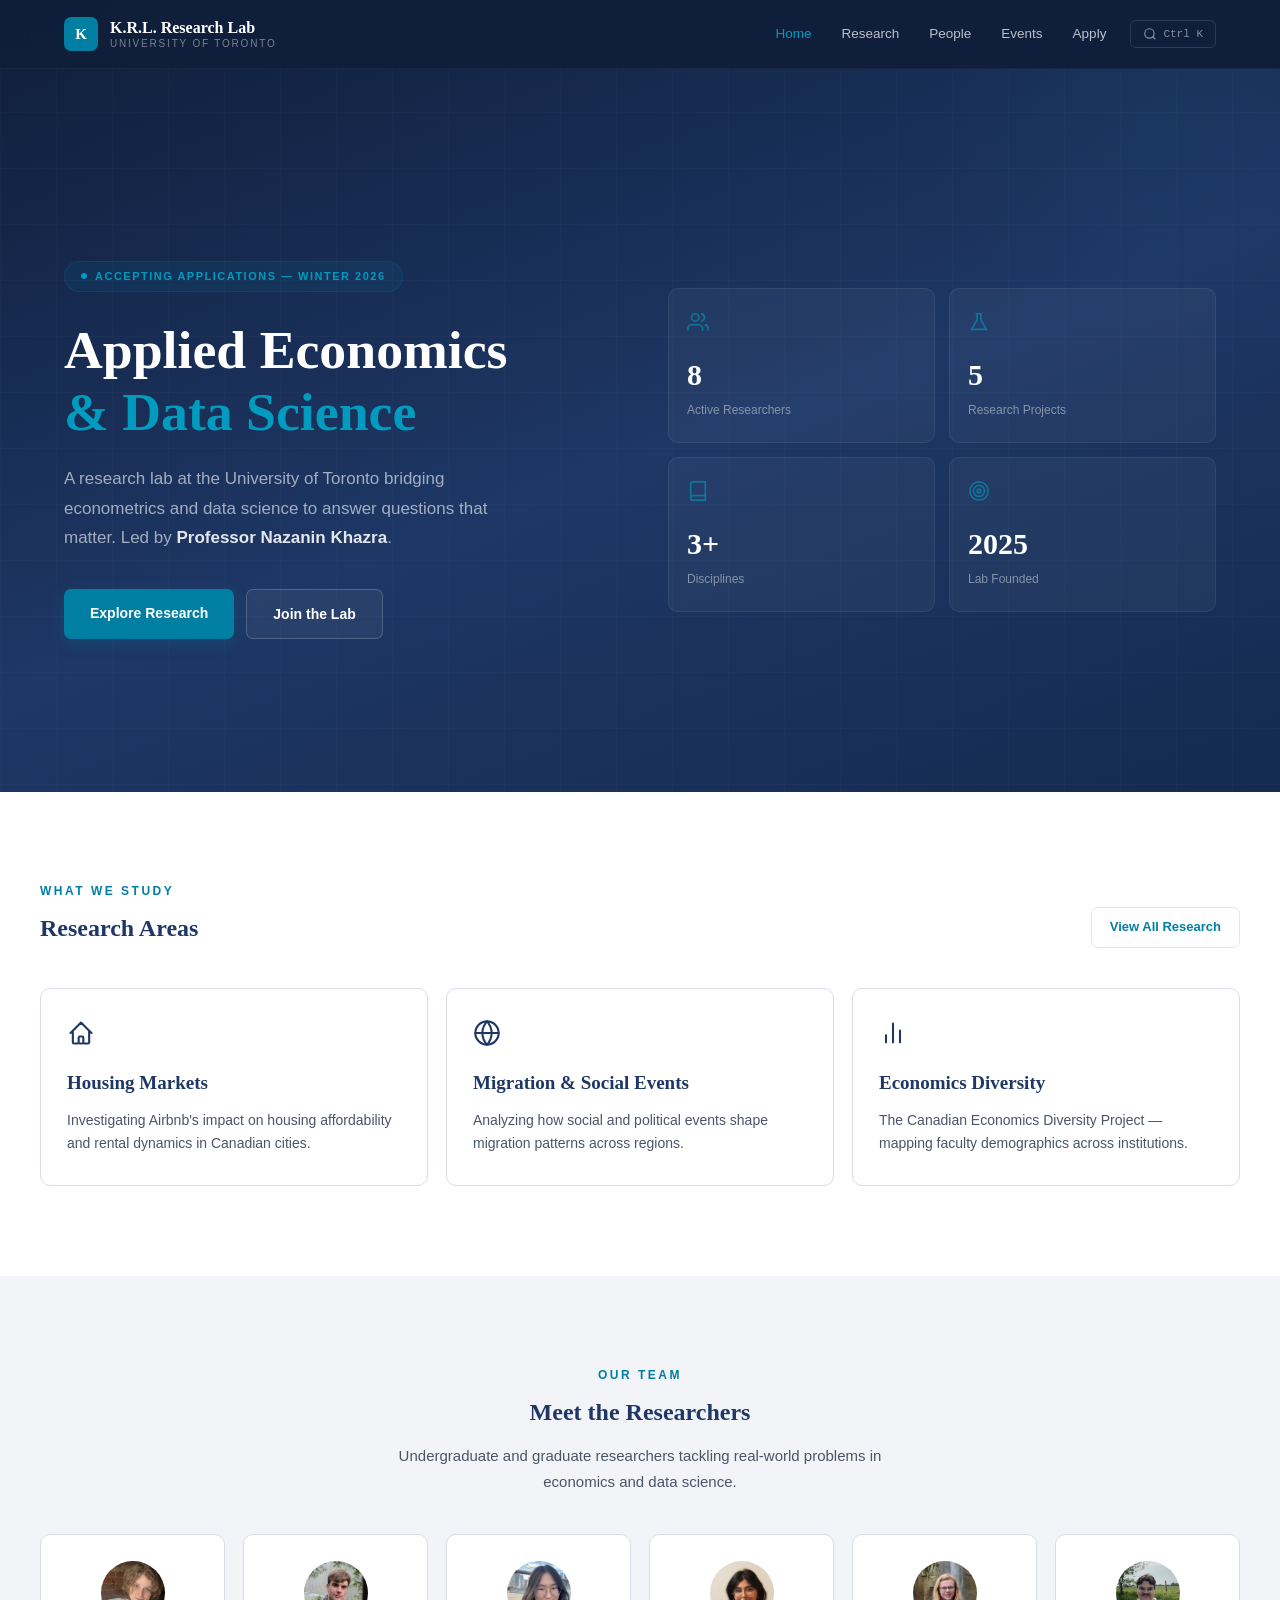
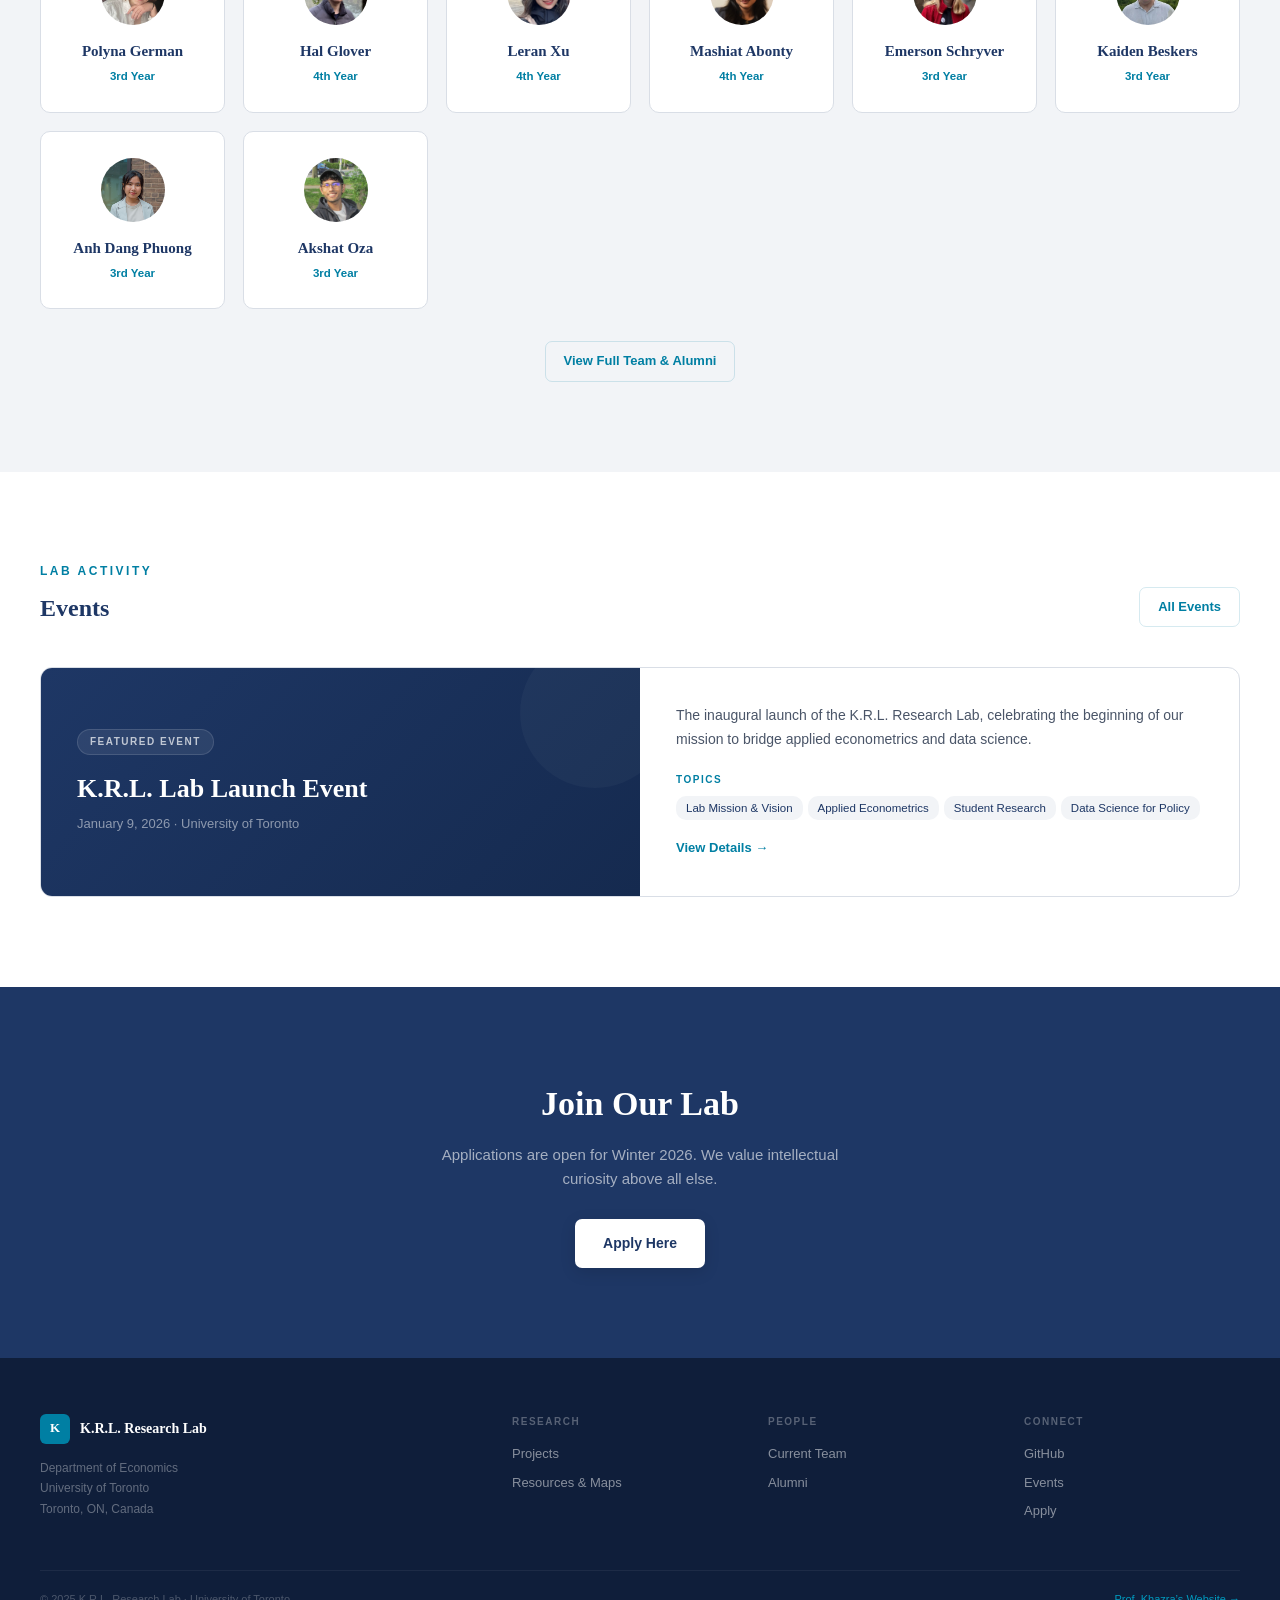
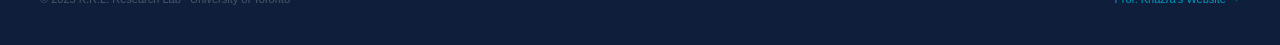
==== commit 7e17b514: "Update index.html" ====
--- a/index.html
+++ b/index.html
@@ -65,7 +65,7 @@
   <div class="hero-blob1"></div>
   <div class="hero-inner">
     <div>
-      <div class="hero-badge"><div class="hero-badge-dot"></div><span>Accepting Applications — Summer 2026</span></div>
+      <div class="hero-badge"><div class="hero-badge-dot"></div><span>Accepting Applications — Winter 2026</span></div>
       <h1>Applied Economics<br><span>&amp; Data Science</span></h1>
       <p class="hero-desc">A research lab at the University of Toronto bridging econometrics and data science to answer questions that matter. Led by <strong>Professor Nazanin Khazra</strong>.</p>
       <div class="hero-btns">
@@ -171,4 +171,4 @@
 </footer>
 <script src="script.js"></script>
 </body>
-</html>+</html>
--- a/style.css
+++ b/style.css
@@ -0,0 +1,304 @@
+/* ── Reset & Variables ── */
+*{margin:0;padding:0;box-sizing:border-box}
+:root{
+  --uoft-blue:#1E3765;
+  --uoft-blue-dark:#152A4F;
+  --uoft-blue-deep:#0F1E3A;
+  --boundless:#007FA3;
+  --boundless-light:#009BBF;
+  --white:#FFFFFF;
+  --light-grey:#F2F4F7;
+  --mid-grey:#E4E7EC;
+  --text-dark:#1A1A1A;
+  --text-mid:#4A5568;
+  --text-light:#718096;
+  --border:#D9DEE6;
+  --font-heading:'Libre Baskerville','Georgia',serif;
+  --font-body:'DM Sans','Segoe UI',sans-serif;
+  --font-mono:'JetBrains Mono',monospace;
+}
+html{scroll-behavior:smooth}
+body{font-family:var(--font-body);color:var(--text-dark);background:var(--light-grey);overflow-x:hidden;line-height:1.6}
+h1,h2,h3,h4{font-family:var(--font-heading);color:var(--uoft-blue);margin:0;font-weight:700}
+a{text-decoration:none;color:inherit}
+::selection{background:rgba(0,127,163,0.2)}
+::-webkit-scrollbar{width:7px}
+::-webkit-scrollbar-track{background:var(--light-grey)}
+::-webkit-scrollbar-thumb{background:var(--border);border-radius:4px}
+
+/* ── Nav ── */
+.site-nav{position:fixed;top:0;left:0;right:0;z-index:1000;background:rgba(15,30,58,0.94);backdrop-filter:blur(14px);border-bottom:1px solid rgba(255,255,255,0.04);transition:all .3s}
+.site-nav.scrolled{background:rgba(30,55,101,0.98);border-bottom-color:rgba(255,255,255,0.07)}
+.nav-inner{max-width:1200px;margin:0 auto;padding:0 24px;display:flex;align-items:center;justify-content:space-between;height:68px;transition:height .3s}
+.site-nav.scrolled .nav-inner{height:58px}
+.nav-logo{display:flex;align-items:center;gap:12px;cursor:pointer;text-decoration:none}
+.nav-logo-icon{width:34px;height:34px;border-radius:7px;background:var(--boundless);display:flex;align-items:center;justify-content:center;font-family:var(--font-heading);font-weight:700;font-size:15px;color:#fff}
+.nav-logo-text{line-height:1.2}
+.nav-logo-name{font-family:var(--font-heading);font-size:16px;font-weight:600;color:#fff}
+.nav-logo-sub{font-family:var(--font-body);font-size:10px;color:rgba(255,255,255,0.45);letter-spacing:1.8px;text-transform:uppercase}
+.nav-links{display:flex;align-items:center;gap:2px}
+.nav-item{position:relative}
+.nav-item>a{background:none;border:none;color:rgba(255,255,255,0.72);font-family:var(--font-body);font-size:13.5px;font-weight:500;padding:8px 14px;cursor:pointer;border-radius:6px;transition:color .2s;display:inline-block}
+.nav-item>a:hover,.nav-item>a.active{color:#fff}
+.nav-item>a.active{color:var(--boundless-light)}
+.nav-dropdown{position:absolute;top:100%;left:0;background:var(--uoft-blue);border-radius:8px;padding:6px 0;min-width:175px;box-shadow:0 8px 30px rgba(0,0,0,0.25);border:1px solid rgba(255,255,255,0.08);opacity:0;pointer-events:none;transform:translateY(4px);transition:all .2s}
+.nav-item:hover .nav-dropdown{opacity:1;pointer-events:auto;transform:translateY(0)}
+.nav-dropdown a{display:block;color:rgba(255,255,255,0.65);font-family:var(--font-body);font-size:13px;padding:9px 16px;transition:all .15s}
+.nav-dropdown a:hover{background:rgba(255,255,255,0.06);color:#fff}
+.nav-search-btn{background:none!important;border:1px solid rgba(255,255,255,0.12)!important;color:rgba(255,255,255,0.5)!important;padding:6px 12px!important;border-radius:6px;display:flex;align-items:center;gap:6px;margin-left:8px;cursor:pointer;transition:all .2s;font-family:var(--font-mono);font-size:11px}
+.nav-search-btn:hover{border-color:rgba(255,255,255,0.25)!important;color:#fff!important}
+.nav-search-btn svg{width:14px;height:14px}
+
+/* ── Search Overlay ── */
+.search-overlay{position:fixed;inset:0;z-index:2000;background:rgba(15,30,58,0.82);backdrop-filter:blur(10px);display:none;justify-content:center;padding-top:110px}
+.search-overlay.open{display:flex}
+.search-box{width:100%;max-width:540px;padding:0 24px}
+.search-inner{background:#fff;border-radius:12px;overflow:hidden;box-shadow:0 24px 80px rgba(0,0,0,0.25)}
+.search-input-row{display:flex;align-items:center;padding:14px 18px;border-bottom:1px solid var(--border);gap:10px}
+.search-input-row svg{width:18px;height:18px;stroke:var(--text-light);flex-shrink:0}
+.search-input-row input{flex:1;border:none;outline:none;font-family:var(--font-body);font-size:15px;color:var(--text-dark);background:transparent}
+.search-esc{background:var(--light-grey);border:none;border-radius:5px;padding:3px 8px;font-family:var(--font-mono);font-size:11px;color:var(--text-light);cursor:pointer}
+.search-results{max-height:300px;overflow-y:auto;padding:6px 0}
+.search-result{display:flex;align-items:center;gap:10px;width:100%;text-align:left;background:none;border:none;padding:10px 18px;cursor:pointer;font-family:var(--font-body);font-size:14px;color:var(--text-dark);transition:background .12s;text-decoration:none}
+.search-result:hover{background:var(--light-grey)}
+.search-tag{font-size:10px;color:var(--boundless);background:rgba(0,127,163,0.08);padding:2px 8px;border-radius:4px;text-transform:uppercase;letter-spacing:1px;font-weight:600;white-space:nowrap}
+.search-empty{padding:20px;text-align:center;font-family:var(--font-body);color:var(--text-light);font-size:14px}
+
+/* ── Page Header ── */
+.page-header{background:linear-gradient(160deg,var(--uoft-blue-deep),var(--uoft-blue));padding:80px 24px 60px;position:relative;overflow:hidden}
+.page-header::before{content:'';position:absolute;inset:0;opacity:.03;background-image:linear-gradient(rgba(255,255,255,.6) 1px,transparent 1px),linear-gradient(90deg,rgba(255,255,255,.6) 1px,transparent 1px);background-size:48px 48px}
+.page-header-inner{max-width:1200px;margin:0 auto;position:relative;z-index:1}
+.page-header .breadcrumb{font-family:var(--font-body);font-size:12px;letter-spacing:2px;text-transform:uppercase;color:var(--boundless-light);font-weight:600;margin-bottom:12px}
+.page-header h1{font-size:clamp(32px,4vw,46px);color:#fff;margin-bottom:14px}
+.page-header .subtitle{font-family:var(--font-body);font-size:17px;color:rgba(255,255,255,0.6);max-width:580px;line-height:1.7}
+
+/* ── Hero ── */
+.hero{background:linear-gradient(160deg,var(--uoft-blue-deep) 0%,var(--uoft-blue) 55%,var(--uoft-blue-dark) 100%);position:relative;overflow:hidden;min-height:88vh;display:flex;align-items:center}
+.hero::before{content:'';position:absolute;inset:0;opacity:.035;background-image:linear-gradient(rgba(255,255,255,.5) 1px,transparent 1px),linear-gradient(90deg,rgba(255,255,255,.5) 1px,transparent 1px);background-size:56px 56px}
+.hero-blob1{position:absolute;top:-100px;right:-100px;width:450px;height:450px;border-radius:50%;background:radial-gradient(circle,rgba(0,127,163,0.07) 0%,transparent 70%)}
+.hero-inner{max-width:1200px;margin:0 auto;padding:120px 24px 80px;position:relative;z-index:1;width:100%;display:grid;grid-template-columns:1fr 1fr;gap:56px;align-items:center}
+.hero-badge{display:inline-flex;align-items:center;gap:8px;background:rgba(0,127,163,0.1);border:1px solid rgba(0,127,163,0.2);border-radius:20px;padding:6px 16px;margin-bottom:28px}
+.hero-badge-dot{width:6px;height:6px;border-radius:50%;background:var(--boundless-light);animation:pulse 2s infinite}
+@keyframes pulse{0%,100%{opacity:1}50%{opacity:.4}}
+.hero-badge span{font-family:var(--font-body);font-size:11px;color:var(--boundless-light);letter-spacing:1.5px;text-transform:uppercase;font-weight:600}
+.hero h1{font-size:clamp(34px,4.2vw,54px);color:#fff;line-height:1.15;margin-bottom:20px}
+.hero h1 span{color:var(--boundless-light)}
+.hero-desc{font-family:var(--font-body);font-size:17px;color:rgba(255,255,255,0.6);line-height:1.75;max-width:460px;margin-bottom:36px}
+.hero-desc strong{color:rgba(255,255,255,0.88)}
+.hero-btns{display:flex;gap:12px;flex-wrap:wrap}
+.btn-primary,.btn-primary-link{font-family:var(--font-body);font-size:14px;font-weight:600;padding:13px 26px;border-radius:7px;border:none;background:var(--boundless);color:#fff;cursor:pointer;transition:all .2s;box-shadow:0 4px 16px rgba(0,127,163,0.25);display:inline-block}
+.btn-primary:hover,.btn-primary-link:hover{background:var(--boundless-light);transform:translateY(-2px)}
+.btn-outline,.btn-outline-link{font-family:var(--font-body);font-size:14px;font-weight:600;padding:13px 26px;border-radius:7px;border:1px solid rgba(255,255,255,0.18);background:rgba(255,255,255,0.05);color:#fff;cursor:pointer;transition:all .2s;display:inline-block}
+.btn-outline:hover,.btn-outline-link:hover{background:rgba(255,255,255,0.1);border-color:rgba(255,255,255,0.3)}
+.hero-stats{display:grid;grid-template-columns:1fr 1fr;gap:14px}
+.stat-card{background:rgba(255,255,255,0.04);border:1px solid rgba(255,255,255,0.07);border-radius:10px;padding:22px 18px;transition:all .3s}
+.stat-card:hover{background:rgba(255,255,255,0.08);transform:translateY(-3px)}
+.stat-card svg{margin-bottom:10px;opacity:.6}
+.stat-num{font-family:var(--font-heading);font-size:30px;font-weight:700;color:#fff}
+.stat-label{font-family:var(--font-body);font-size:12px;color:rgba(255,255,255,0.45);margin-top:2px}
+
+/* ── Section Utils ── */
+.section{padding:90px 24px}
+.section.white-bg{background:var(--white)}
+.section.grey-bg{background:var(--light-grey)}
+.section.blue-bg{background:var(--uoft-blue);text-align:center}
+.section-inner{max-width:1200px;margin:0 auto}
+.section-inner.narrow{max-width:860px}
+.section-inner.narrower{max-width:660px}
+.section-label{font-family:var(--font-body);font-size:12px;letter-spacing:2.5px;text-transform:uppercase;color:var(--boundless);font-weight:600;margin-bottom:8px}
+.section-head-row{display:flex;justify-content:space-between;align-items:flex-end;flex-wrap:wrap;gap:16px;margin-bottom:40px}
+.btn-link{font-family:var(--font-body);font-size:13px;font-weight:600;color:var(--boundless);background:none;border:1px solid rgba(0,127,163,0.16);padding:9px 18px;border-radius:7px;cursor:pointer;transition:all .2s;text-decoration:none;display:inline-block}
+.btn-link:hover{background:rgba(0,127,163,0.05)}
+
+/* ── Cards ── */
+.card{background:var(--white);border-radius:10px;border:1px solid var(--border);transition:all .3s}
+.card:hover{box-shadow:0 6px 28px rgba(30,55,101,0.07);border-color:rgba(0,127,163,0.25);transform:translateY(-3px)}
+.card.no-hover:hover{box-shadow:none;border-color:var(--border);transform:none}
+.card-grid{display:grid;gap:18px}
+.card-grid.col3{grid-template-columns:repeat(auto-fill,minmax(340px,1fr))}
+.card-grid.col6{grid-template-columns:repeat(auto-fill,minmax(180px,1fr));justify-content:center}
+.card-grid.col-res{grid-template-columns:repeat(auto-fill,minmax(300px,1fr))}
+
+/* ── Research Card ── */
+.research-card{padding:30px 26px}
+.research-card svg{margin-bottom:14px}
+.research-card h3{font-size:19px;margin-bottom:10px}
+.research-card p{font-family:var(--font-body);font-size:14px;color:var(--text-mid);line-height:1.65}
+
+/* ── Team Card (small) ── */
+.team-card-sm{padding:26px 18px;text-align:center;display:flex;flex-direction:column;align-items:center}
+.team-card-sm .avatar{margin-bottom:14px}
+.team-card-sm h4{font-size:15px;margin-bottom:4px}
+.team-card-sm .year{font-family:var(--font-body);font-size:11.5px;color:var(--boundless);font-weight:600}
+
+/* ── Team Card (full) ── */
+.team-card{padding:28px 24px}
+.team-card-header{display:flex;align-items:center;gap:14px;margin-bottom:14px}
+.team-card h4{font-size:17px}
+.team-card .meta{font-family:var(--font-body);font-size:12px;color:var(--boundless);font-weight:600}
+.team-card p{font-family:var(--font-body);font-size:13.5px;color:var(--text-mid);line-height:1.65}
+.linkedin-icon{color:#0077b5;font-size:14px;margin-left:6px;opacity:0.7;transition:opacity .2s}
+.linkedin-icon:hover{opacity:1}
+
+/* ── Avatar ── */
+.avatar{border-radius:50%;display:flex;align-items:center;justify-content:center;font-family:var(--font-heading);font-weight:700;color:var(--uoft-blue);flex-shrink:0;letter-spacing:.5px;background:linear-gradient(135deg,rgba(30,55,101,0.09),rgba(0,127,163,0.09))}
+.avatar.sm{width:22px;height:22px;font-size:8px}
+.avatar.md{width:50px;height:50px;font-size:17px}
+.avatar.lg{width:64px;height:64px;font-size:22px}
+.avatar.xl{width:90px;height:90px;font-size:30px}
+.avatar.photo{background:none;overflow:hidden}
+.avatar.photo img{width:100%;height:100%;object-fit:cover;object-position:center 15%}
+
+/* ── Director Card ── */
+.director-card{padding:36px;display:flex;gap:28px;align-items:center;flex-wrap:wrap}
+.director-card h3{font-size:24px;margin-bottom:6px}
+.director-card .label{font-family:var(--font-body);font-size:10px;letter-spacing:1.5px;text-transform:uppercase;color:var(--boundless);font-weight:600;margin-bottom:4px}
+.director-card p{font-family:var(--font-body);font-size:14px;color:var(--text-mid);line-height:1.7;margin-bottom:10px}
+.director-card .ext-link{font-family:var(--font-body);font-size:13px;font-weight:600;color:var(--boundless);display:inline-flex;align-items:center;gap:4px}
+
+/* ── Alumni Card ── */
+.alumni-card{padding:24px 28px;margin-bottom:14px;display:flex;align-items:center;gap:18px}
+.alumni-card h4{font-size:16px}
+.alumni-card .sub{font-family:var(--font-body);font-size:12px;color:var(--text-light)}
+.alumni-card .now{font-family:var(--font-body);font-size:13px;color:var(--boundless);font-weight:500;text-align:right;margin-left:auto}
+
+/* ── Event Card ── */
+.event-card{border-radius:12px;overflow:hidden;margin-bottom:20px}
+.event-header{padding:28px 32px;cursor:pointer;display:flex;justify-content:space-between;align-items:flex-start}
+.event-header.featured{background:linear-gradient(135deg,var(--uoft-blue),var(--uoft-blue-dark))}
+.event-header .feat-tag{display:inline-block;font-family:var(--font-body);font-size:10px;letter-spacing:1.5px;text-transform:uppercase;font-weight:600;background:rgba(255,255,255,0.08);padding:3px 10px;border-radius:10px;margin-bottom:8px}
+.event-header.featured .feat-tag{color:rgba(255,255,255,0.6)}
+.event-header.featured h3{color:#fff}
+.event-header.featured .event-meta{color:rgba(255,255,255,0.5)}
+.event-header h3{font-size:22px;margin-bottom:6px}
+.event-meta{font-family:var(--font-body);font-size:13px;color:var(--text-light)}
+.event-chevron{flex-shrink:0;margin-top:4px;transition:transform .3s;color:var(--text-light)}
+.event-header.featured .event-chevron{color:rgba(255,255,255,0.35)}
+.event-card.open .event-chevron{transform:rotate(180deg)}
+.event-body{max-height:0;overflow:hidden;transition:max-height .5s cubic-bezier(.22,1,.36,1)}
+.event-card.open .event-body{max-height:800px}
+.event-body-inner{padding:28px 32px;border-top:1px solid var(--border)}
+.event-body p{font-family:var(--font-body);font-size:14px;color:var(--text-dark);line-height:1.75;margin-bottom:24px}
+.event-cols{display:grid;grid-template-columns:1fr 1fr;gap:28px}
+.event-col-label{font-family:var(--font-body);font-size:10px;letter-spacing:1.5px;text-transform:uppercase;color:var(--boundless);font-weight:600;margin-bottom:10px}
+.event-topic{display:flex;align-items:center;gap:8px;margin-bottom:6px;font-family:var(--font-body);font-size:13.5px;color:var(--text-dark)}
+.event-topic-dot{width:4px;height:4px;border-radius:50%;background:var(--boundless);flex-shrink:0}
+.event-presenter{display:flex;align-items:center;gap:8px;margin-bottom:6px;font-family:var(--font-body);font-size:13.5px;color:var(--text-dark)}
+.event-photos-placeholder{margin-top:20px;padding:16px;background:var(--light-grey);border-radius:8px;text-align:center;font-family:var(--font-body);font-size:12px;color:var(--text-light);font-style:italic}
+
+/* ── Featured Event (home) ── */
+.feat-event-grid{border-radius:12px;overflow:hidden;display:grid;grid-template-columns:1fr 1fr}
+.feat-event-left{background:linear-gradient(135deg,var(--uoft-blue),var(--uoft-blue-dark));padding:44px 36px;display:flex;flex-direction:column;justify-content:center;position:relative;overflow:hidden}
+.feat-event-left::after{content:'';position:absolute;top:-30px;right:-30px;width:150px;height:150px;border-radius:50%;background:rgba(255,255,255,0.03)}
+.feat-event-left .tag{display:inline-flex;align-items:center;gap:6px;background:rgba(255,255,255,0.08);border:1px solid rgba(255,255,255,0.12);border-radius:14px;padding:4px 12px;margin-bottom:18px;width:fit-content}
+.feat-event-left .tag span{font-family:var(--font-body);font-size:10px;color:rgba(255,255,255,0.7);letter-spacing:1.5px;text-transform:uppercase;font-weight:600}
+.feat-event-left h3{font-size:26px;color:#fff;line-height:1.2;margin-bottom:10px}
+.feat-event-left .meta{font-family:var(--font-body);font-size:13px;color:rgba(255,255,255,0.5)}
+.feat-event-right{padding:36px}
+.feat-event-right p{font-family:var(--font-body);font-size:14px;color:var(--text-mid);line-height:1.7;margin-bottom:20px}
+.topic-pills{display:flex;flex-wrap:wrap;gap:5px;margin-bottom:14px}
+.topic-pill{font-family:var(--font-body);font-size:11.5px;background:var(--light-grey);color:var(--uoft-blue);padding:3px 10px;border-radius:10px;font-weight:500}
+
+/* ── Apply ── */
+.apply-card{padding:44px 36px}
+.apply-card h2{font-size:26px;margin-bottom:20px}
+.apply-req{display:flex;align-items:flex-start;gap:10px;margin-bottom:14px}
+.apply-req svg{margin-top:2px;flex-shrink:0}
+.apply-req span{font-family:var(--font-body);font-size:14px;color:var(--text-dark);line-height:1.6}
+.apply-note{background:var(--light-grey);border-radius:10px;padding:22px 20px;margin:32px 0 28px}
+.apply-note p{font-family:var(--font-body);font-size:13.5px;color:var(--text-mid);line-height:1.7}
+.apply-note strong{color:var(--uoft-blue)}
+.btn-apply{display:inline-block;font-family:var(--font-body);font-size:15px;font-weight:600;padding:14px 32px;border-radius:8px;background:var(--boundless);color:#fff;transition:all .2s;box-shadow:0 4px 16px rgba(0,127,163,0.2)}
+.btn-apply:hover{background:var(--boundless-light);transform:translateY(-2px)}
+
+/* ── CTA Band ── */
+.cta-band h2{color:#fff;font-size:34px;margin-bottom:12px}
+.cta-band p{font-family:var(--font-body);font-size:15px;color:rgba(255,255,255,0.6);max-width:440px;margin:0 auto 28px}
+.cta-band .btn-white{display:inline-block;font-family:var(--font-body);font-size:14px;font-weight:600;padding:13px 28px;border-radius:7px;background:#fff;color:var(--uoft-blue);transition:transform .2s;box-shadow:0 4px 16px rgba(0,0,0,0.12)}
+.cta-band .btn-white:hover{transform:translateY(-2px)}
+
+/* ── Map placeholder ── */
+.map-container{background:var(--white);border-radius:12px;border:1px solid var(--border);overflow:hidden}
+.map-header{padding:28px 32px;border-bottom:1px solid var(--border)}
+.map-header h3{font-size:22px;margin-bottom:6px}
+.map-header p{font-family:var(--font-body);font-size:13px;color:var(--text-light)}
+.map-body{background:var(--light-grey);padding:72px 36px;text-align:center}
+.map-body p{font-family:var(--font-body);font-size:14px;color:var(--text-light)}
+.map-body .sub{font-size:12px;color:var(--mid-grey);margin-top:4px}
+
+/* ── Footer ── */
+.site-footer{background:var(--uoft-blue-deep);padding:56px 24px 36px}
+.footer-inner{max-width:1200px;margin:0 auto}
+.footer-grid{display:grid;grid-template-columns:2fr 1fr 1fr 1fr;gap:40px;margin-bottom:40px}
+.footer-brand{display:flex;align-items:center;gap:10px;margin-bottom:14px}
+.footer-brand .icon{width:30px;height:30px;border-radius:6px;background:var(--boundless);display:flex;align-items:center;justify-content:center;font-family:var(--font-heading);font-weight:700;font-size:13px;color:#fff}
+.footer-brand span{font-family:var(--font-heading);font-size:14px;font-weight:600;color:#fff}
+.footer-addr{font-family:var(--font-body);font-size:12px;color:rgba(255,255,255,0.35);line-height:1.7;max-width:280px}
+.footer-col-title{font-family:var(--font-body);font-size:10px;letter-spacing:1.5px;text-transform:uppercase;color:rgba(255,255,255,0.3);font-weight:600;margin-bottom:14px}
+.footer-col a{display:block;font-family:var(--font-body);font-size:13px;color:rgba(255,255,255,0.5);margin-bottom:8px;transition:color .15s}
+.footer-col a:hover{color:#fff}
+.footer-bottom{border-top:1px solid rgba(255,255,255,0.06);padding-top:20px;display:flex;justify-content:space-between;align-items:center}
+.footer-copy{font-family:var(--font-body);font-size:11px;color:rgba(255,255,255,0.25)}
+.footer-link{font-family:var(--font-body);font-size:11px;color:var(--boundless-light)}
+
+/* ── Event Photo Gallery ── */
+.gallery-strip{display:flex;gap:8px;overflow-x:auto;padding:8px 0 4px;scroll-snap-type:x mandatory;-webkit-overflow-scrolling:touch}
+.gallery-strip::-webkit-scrollbar{height:4px}
+.gallery-strip::-webkit-scrollbar-thumb{background:var(--border);border-radius:2px}
+.gallery-strip img{height:140px;border-radius:8px;object-fit:cover;cursor:pointer;scroll-snap-align:start;flex-shrink:0;transition:transform .2s,box-shadow .2s}
+.gallery-strip img:hover{transform:scale(1.03);box-shadow:0 4px 16px rgba(0,0,0,0.1)}
+
+/* ── Event Media (PDF Slides) ── */
+.event-slides-frame {
+  width: 100%;
+  height: 400px; /* Adjust this value to make the frame taller or shorter */
+  border: 1px solid var(--border);
+  border-radius: 8px;
+  background: var(--light-grey);
+  margin-top: 8px;
+  display: block;
+}
+
+@media(max-width:600px){
+  .event-slides-frame {
+    height: 280px; /* Smaller frame on mobile devices */
+  }
+}
+
+/* ── Gallery Lightbox ── */
+.gallery-lightbox{position:fixed;inset:0;z-index:3000;display:none;align-items:center;justify-content:center}
+.gallery-lightbox.open{display:flex}
+.gallery-lb-backdrop{position:absolute;inset:0;background:rgba(10,20,40,0.92);backdrop-filter:blur(6px)}
+.gallery-lb-content{position:relative;z-index:1;display:flex;align-items:center;justify-content:center;max-width:90vw;max-height:85vh;gap:16px}
+.gallery-lb-img{max-width:80vw;max-height:80vh;border-radius:10px;object-fit:contain;box-shadow:0 12px 48px rgba(0,0,0,0.4)}
+.gallery-lb-close{position:fixed;top:20px;right:24px;background:none;border:none;color:#fff;font-size:32px;cursor:pointer;opacity:0.7;transition:opacity .2s;z-index:2;line-height:1}
+.gallery-lb-close:hover{opacity:1}
+.gallery-lb-arrow{background:rgba(255,255,255,0.1);border:1px solid rgba(255,255,255,0.15);border-radius:50%;width:44px;height:44px;display:flex;align-items:center;justify-content:center;cursor:pointer;transition:all .2s;flex-shrink:0}
+.gallery-lb-arrow:hover{background:rgba(255,255,255,0.2);border-color:rgba(255,255,255,0.3)}
+.gallery-lb-counter{position:absolute;bottom:-36px;left:50%;transform:translateX(-50%);font-family:var(--font-body);font-size:13px;color:rgba(255,255,255,0.5)}
+
+/* ── Scroll Animations ── */
+.reveal{opacity:0;transform:translateY(28px);transition:opacity .65s cubic-bezier(.22,1,.36,1),transform .65s cubic-bezier(.22,1,.36,1)}
+.reveal.visible{opacity:1;transform:translateY(0)}
+
+/* ── Responsive ── */
+@media(max-width:900px){
+  .hero-inner{grid-template-columns:1fr;text-align:center}
+  .hero-desc{margin-left:auto;margin-right:auto}
+  .hero-btns{justify-content:center}
+  .hero-stats{max-width:400px;margin:0 auto}
+  .feat-event-grid{grid-template-columns:1fr}
+  .event-cols{grid-template-columns:1fr}
+  .card-grid.col3{grid-template-columns:repeat(auto-fill,minmax(280px,1fr))}
+  .card-grid.col6{grid-template-columns:repeat(auto-fill,minmax(150px,1fr))}
+  .footer-grid{grid-template-columns:1fr 1fr}
+  .director-card{flex-direction:column;text-align:center}
+  .alumni-card{flex-direction:column;text-align:center}
+  .alumni-card .now{margin-left:0;margin-top:4px}
+}
+@media(max-width:600px){
+  .nav-links{display:none}
+  .hero h1{font-size:clamp(28px,7vw,42px)}
+  .hero-stats{grid-template-columns:1fr 1fr}
+  .card-grid.col6{grid-template-columns:1fr 1fr}
+}
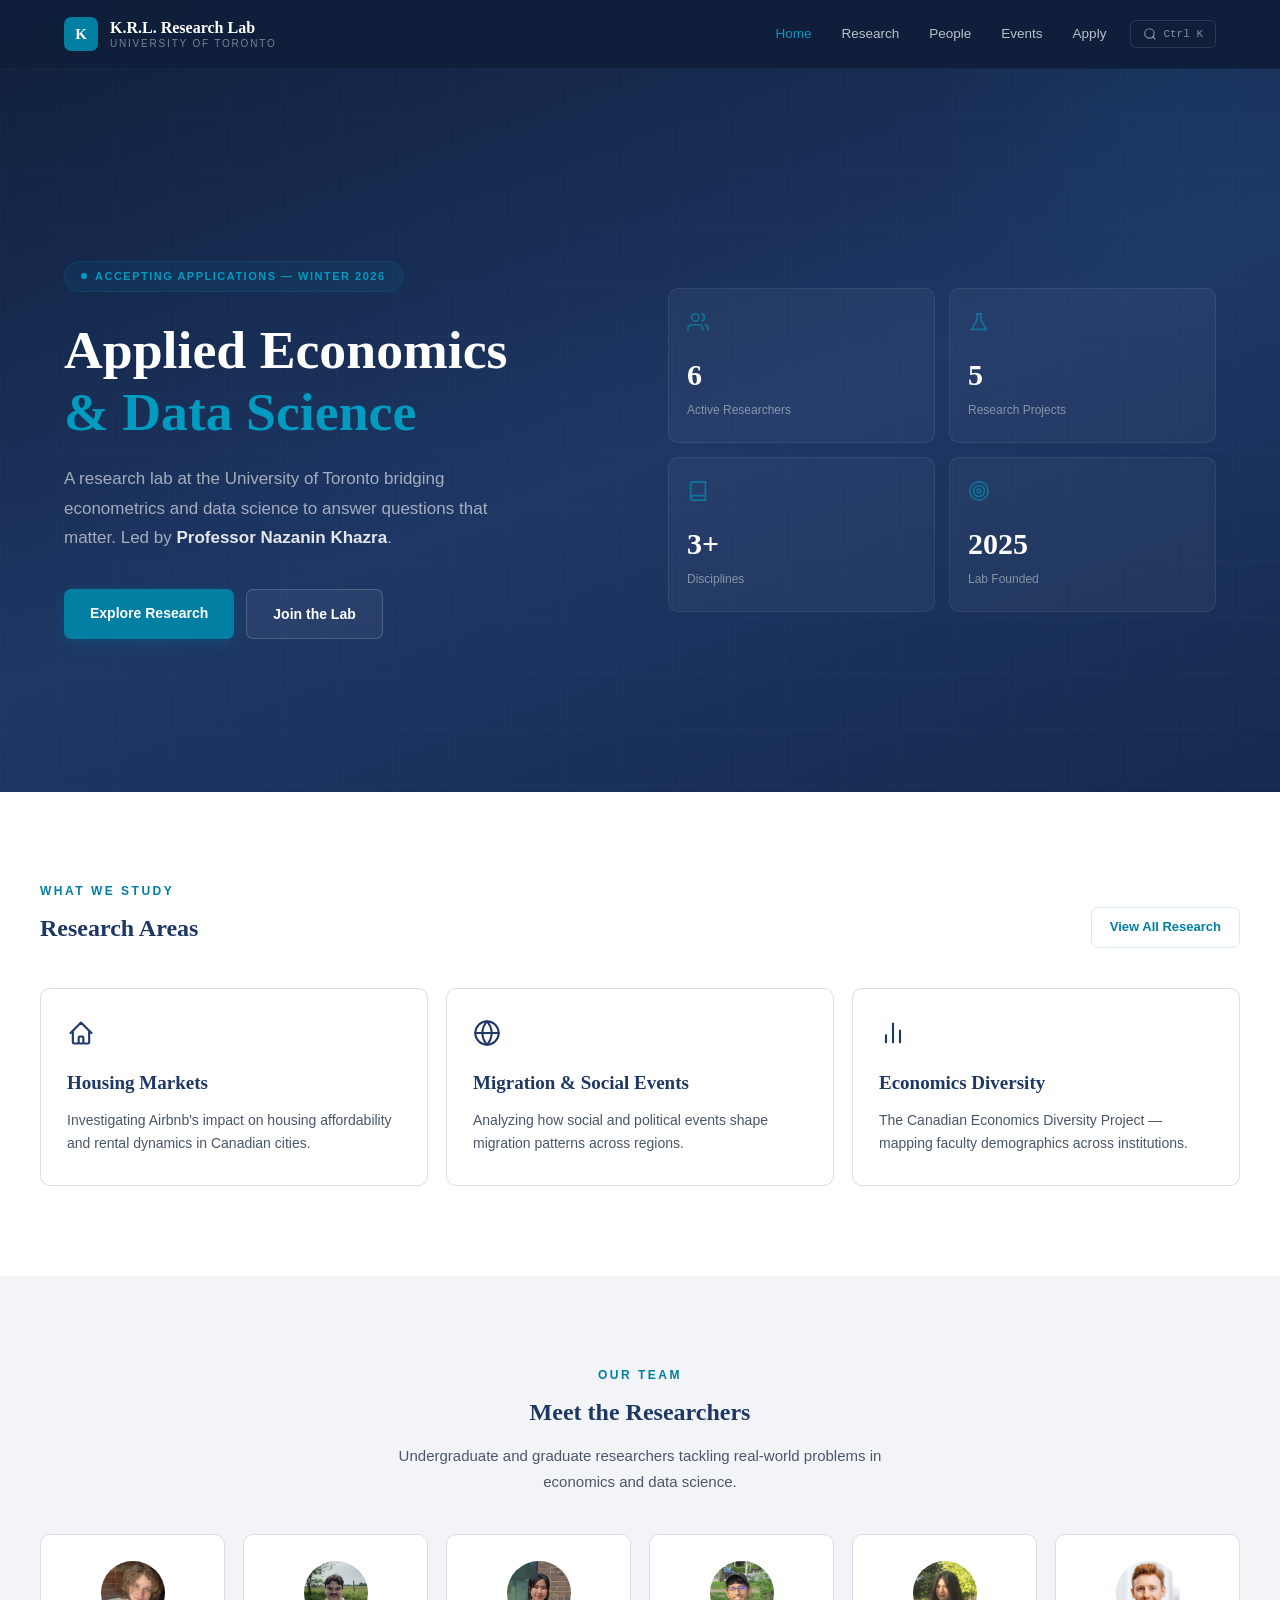
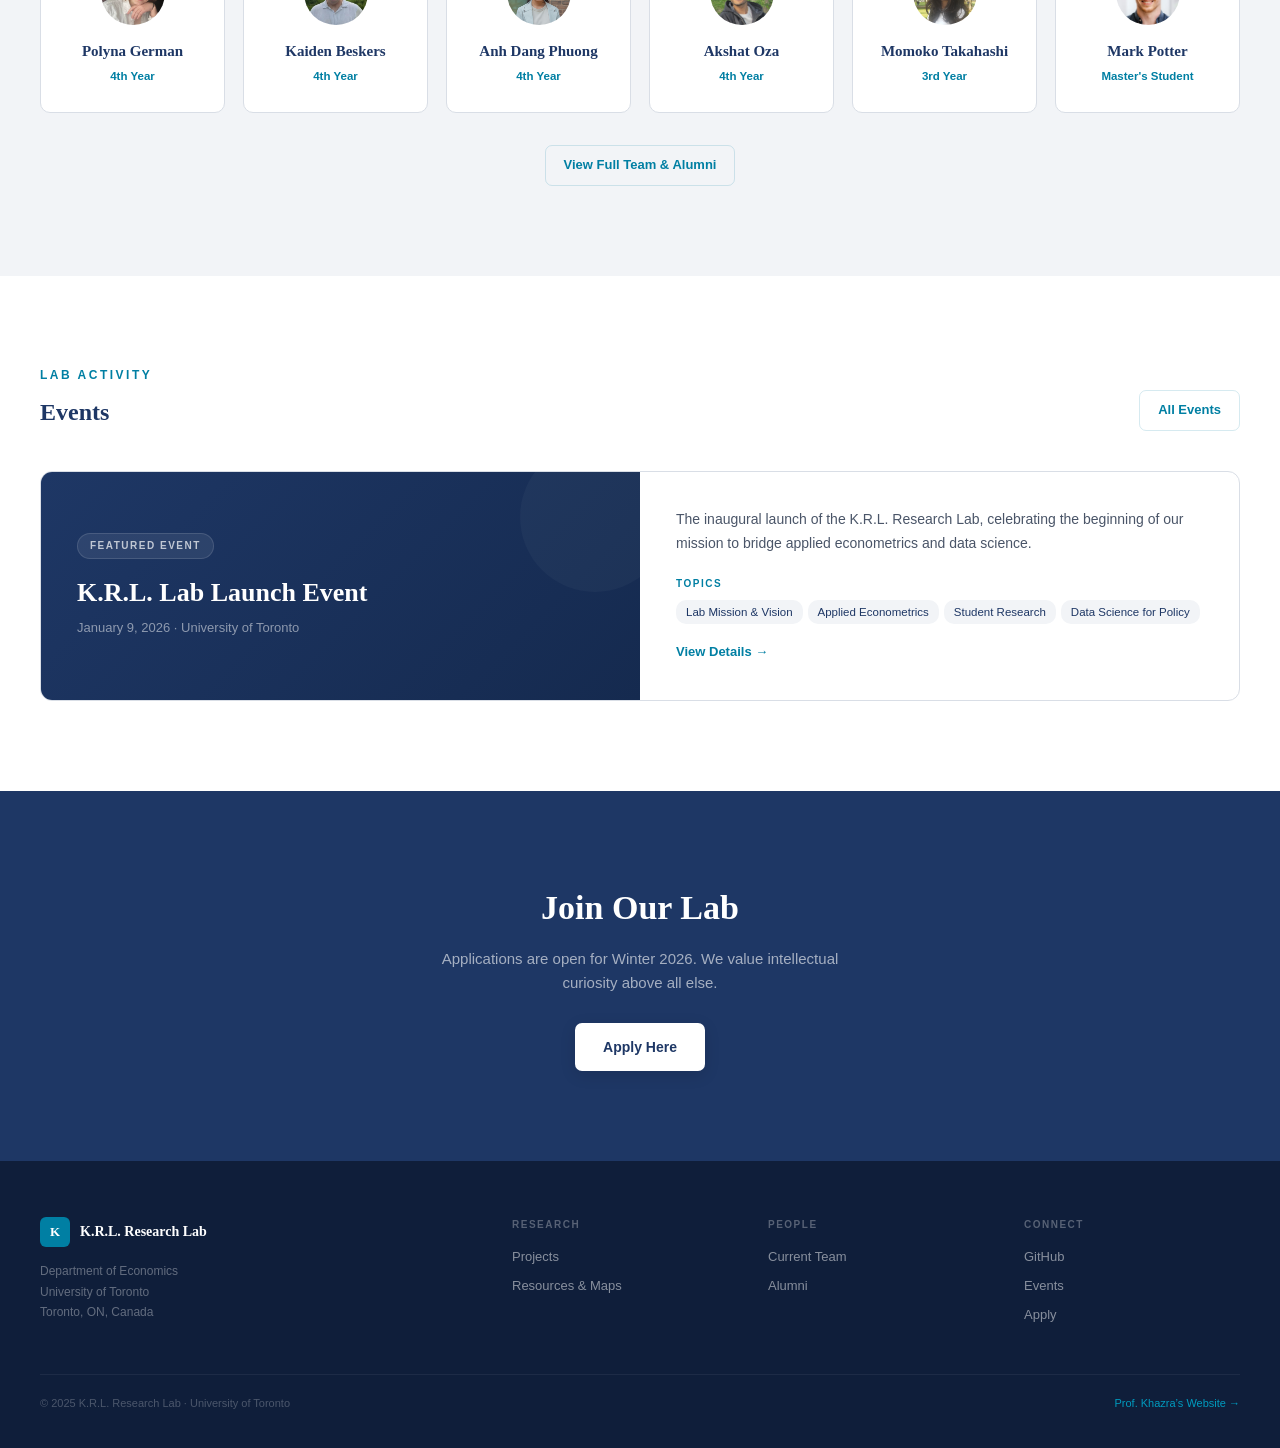
==== commit 7f32b78b: "Update index.html" ====
--- a/index.html
+++ b/index.html
@@ -74,7 +74,7 @@
       </div>
     </div>
     <div class="hero-stats">
-      <div class="stat-card"><svg width="22" height="22" viewBox="0 0 24 24" fill="none" stroke="#009BBF" stroke-width="1.8" stroke-linecap="round"><path d="M17 21v-2a4 4 0 00-4-4H5a4 4 0 00-4 4v2"/><circle cx="9" cy="7" r="4"/><path d="M23 21v-2a4 4 0 00-3-3.87M16 3.13a4 4 0 010 7.75"/></svg><div class="stat-num">8</div><div class="stat-label">Active Researchers</div></div>
+      <div class="stat-card"><svg width="22" height="22" viewBox="0 0 24 24" fill="none" stroke="#009BBF" stroke-width="1.8" stroke-linecap="round"><path d="M17 21v-2a4 4 0 00-4-4H5a4 4 0 00-4 4v2"/><circle cx="9" cy="7" r="4"/><path d="M23 21v-2a4 4 0 00-3-3.87M16 3.13a4 4 0 010 7.75"/></svg><div class="stat-num">6</div><div class="stat-label">Active Researchers</div></div>
       <div class="stat-card"><svg width="22" height="22" viewBox="0 0 24 24" fill="none" stroke="#009BBF" stroke-width="1.8" stroke-linecap="round"><path d="M9 3h6M10 3v6.5L4 20h16l-6-10.5V3"/></svg><div class="stat-num">5</div><div class="stat-label">Research Projects</div></div>
       <div class="stat-card"><svg width="22" height="22" viewBox="0 0 24 24" fill="none" stroke="#009BBF" stroke-width="1.8" stroke-linecap="round"><path d="M4 19.5A2.5 2.5 0 016.5 17H20"/><path d="M6.5 2H20v20H6.5A2.5 2.5 0 014 19.5v-15A2.5 2.5 0 016.5 2z"/></svg><div class="stat-num">3+</div><div class="stat-label">Disciplines</div></div>
       <div class="stat-card"><svg width="22" height="22" viewBox="0 0 24 24" fill="none" stroke="#009BBF" stroke-width="1.8" stroke-linecap="round"><circle cx="12" cy="12" r="10"/><circle cx="12" cy="12" r="6"/><circle cx="12" cy="12" r="2"/></svg><div class="stat-num">2025</div><div class="stat-label">Lab Founded</div></div>
